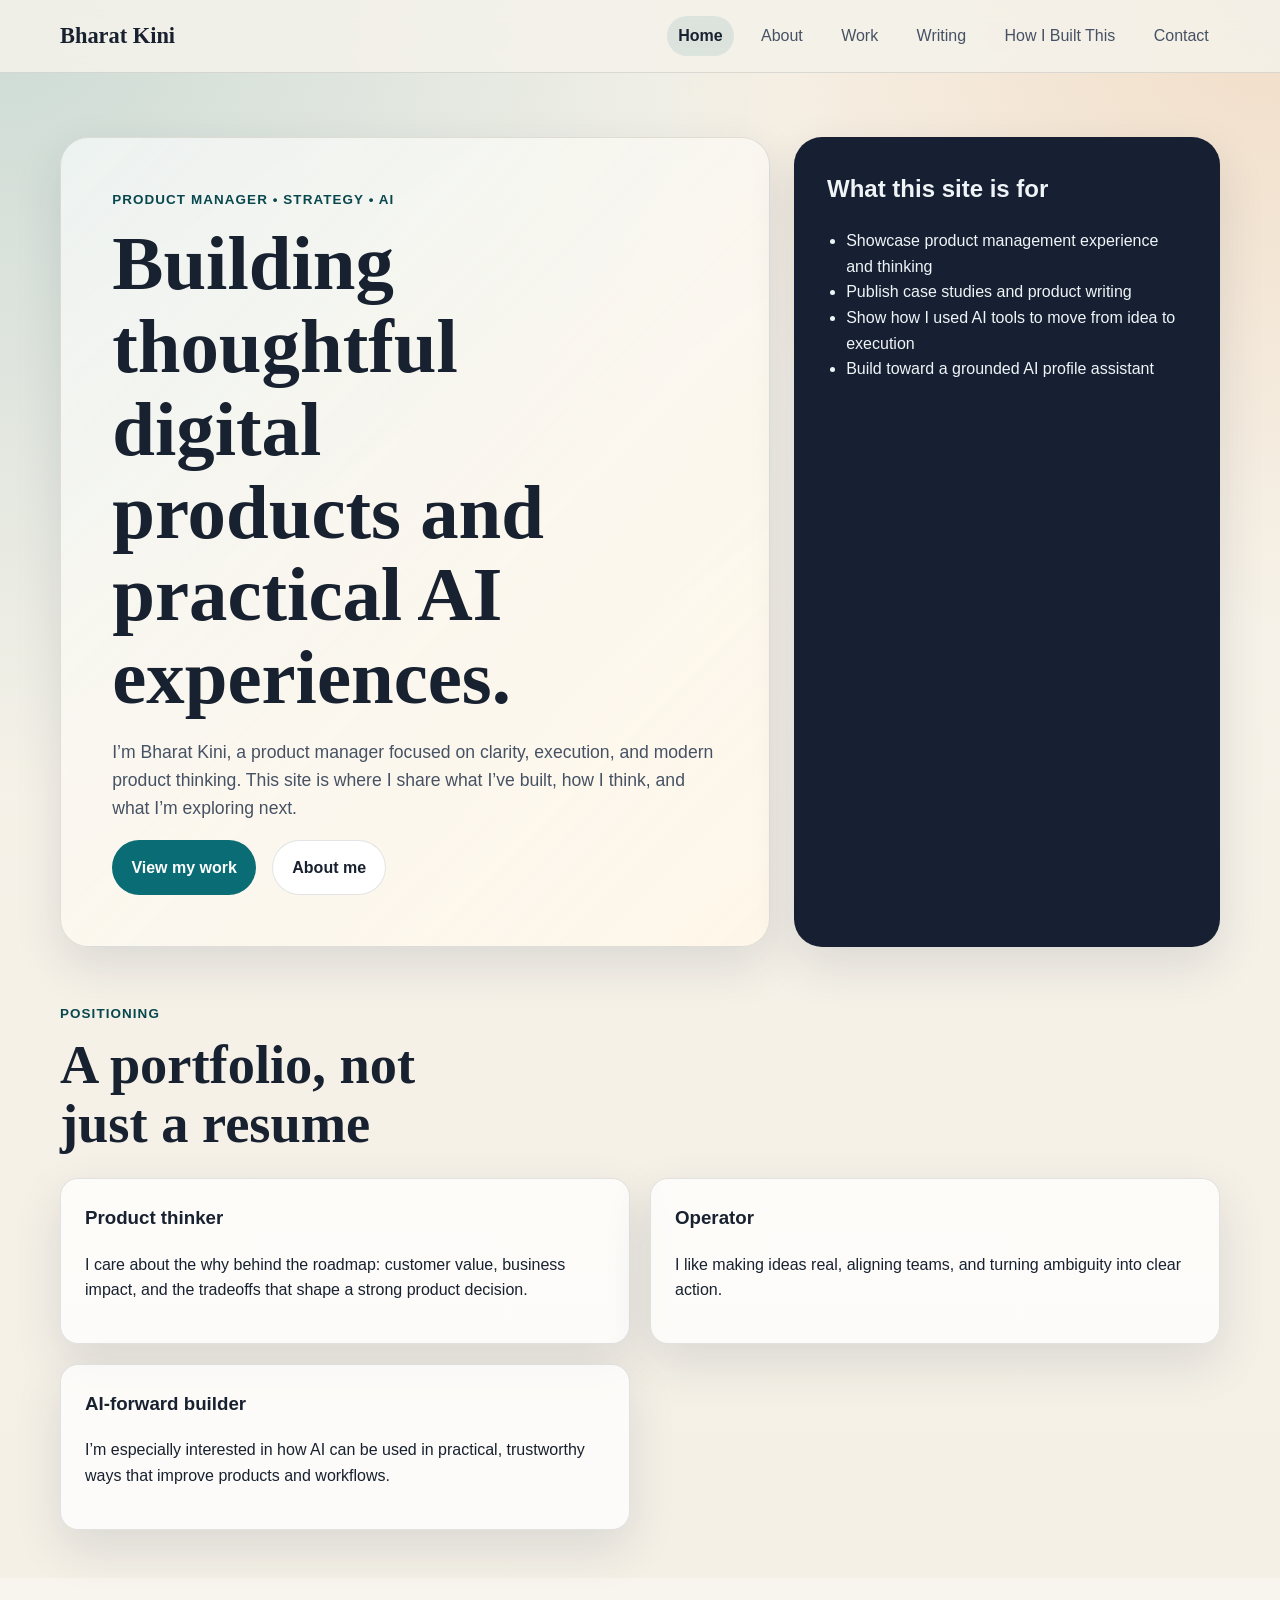
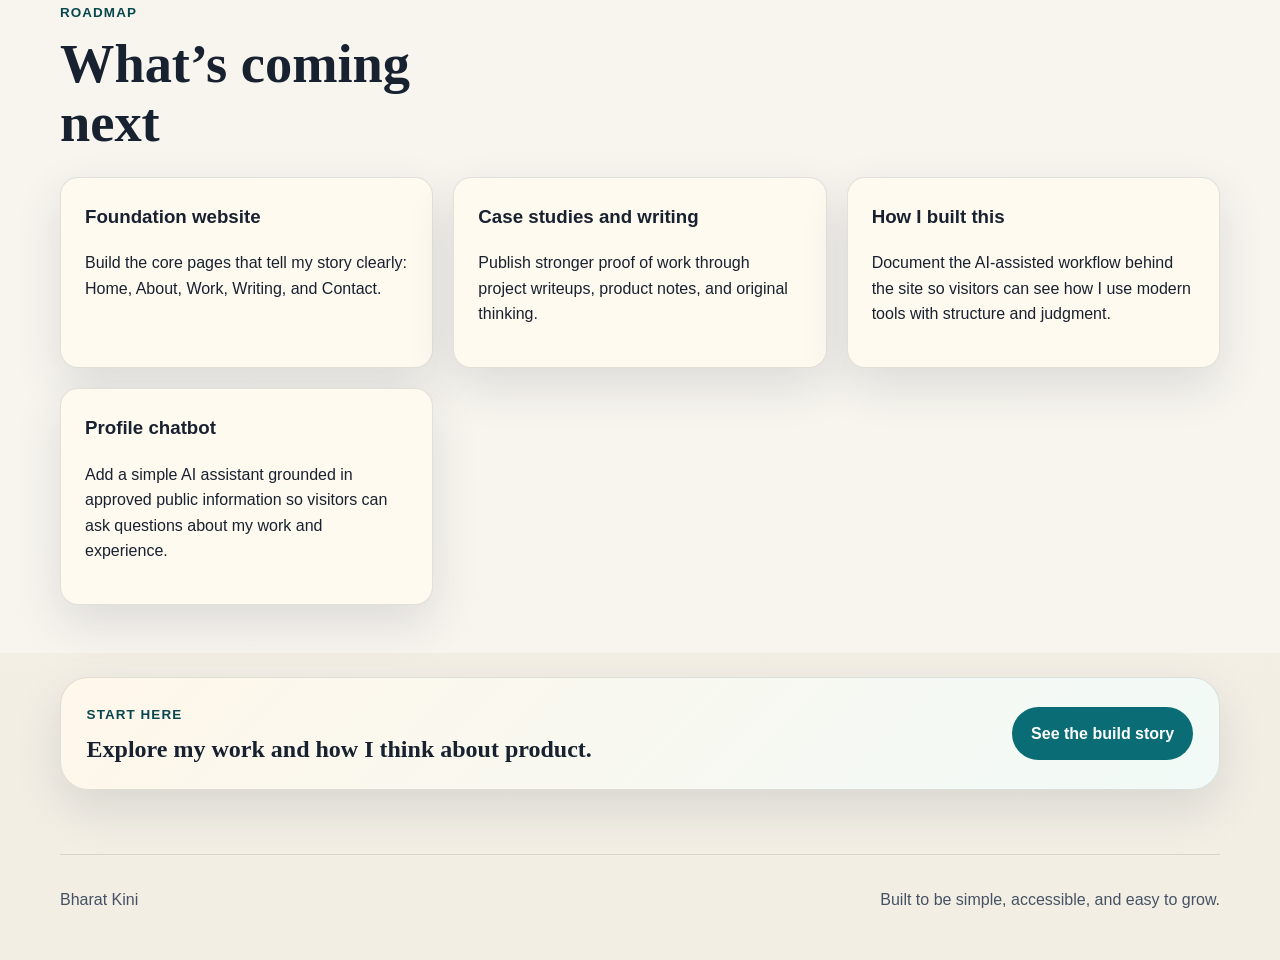
==== index.html @ 71a3554e "feat: add initial BharatKini.com deploy site" ====
<!DOCTYPE html>
<html lang="en">
  <head>
    <meta charset="UTF-8" />
    <meta name="viewport" content="width=device-width, initial-scale=1.0" />
    <title>Bharat Kini | Product Manager, Thinker, Builder</title>
    <meta
      name="description"
      content="Bharat Kini is a product manager building thoughtful digital products and practical AI experiences."
    />
    <link rel="stylesheet" href="assets/css/styles.css" />
  </head>
  <body>
    <a class="skip-link" href="#main-content">Skip to content</a>
    <header class="site-header">
      <div class="container site-header__inner">
        <a class="wordmark" href="index.html">Bharat Kini</a>
        <button
          class="nav-toggle"
          type="button"
          aria-expanded="false"
          aria-controls="site-nav"
          aria-label="Open navigation"
        >
          Menu
        </button>
        <nav id="site-nav" class="site-nav" aria-label="Primary">
          <a aria-current="page" href="index.html">Home</a>
          <a href="pages/about.html">About</a>
          <a href="pages/work.html">Work</a>
          <a href="pages/writing.html">Writing</a>
          <a href="pages/how-i-built-this.html">How I Built This</a>
          <a href="pages/contact.html">Contact</a>
        </nav>
      </div>
    </header>

    <main id="main-content">
      <section class="hero">
        <div class="container hero__grid">
          <div class="hero__content">
            <p class="eyebrow">Product Manager • Strategy • AI</p>
            <h1>Building thoughtful digital products and practical AI experiences.</h1>
            <p class="hero__lede">
              I’m Bharat Kini, a product manager focused on clarity, execution, and
              modern product thinking. This site is where I share what I’ve built,
              how I think, and what I’m exploring next.
            </p>
            <div class="hero__actions">
              <a class="button button--primary" href="pages/work.html">View my work</a>
              <a class="button button--secondary" href="pages/about.html">About me</a>
            </div>
          </div>
          <aside class="hero__panel" aria-label="Profile summary">
            <h2>What this site is for</h2>
            <ul class="summary-list">
              <li>Showcase product management experience and thinking</li>
              <li>Publish case studies and product writing</li>
              <li>Show how I used AI tools to move from idea to execution</li>
              <li>Build toward a grounded AI profile assistant</li>
            </ul>
          </aside>
        </div>
      </section>

      <section class="section">
        <div class="container">
          <div class="section-heading">
            <p class="eyebrow">Positioning</p>
            <h2>A portfolio, not just a resume</h2>
          </div>
          <div class="card-grid">
            <article class="card">
              <h3>Product thinker</h3>
              <p>
                I care about the why behind the roadmap: customer value, business
                impact, and the tradeoffs that shape a strong product decision.
              </p>
            </article>
            <article class="card">
              <h3>Operator</h3>
              <p>
                I like making ideas real, aligning teams, and turning ambiguity into
                clear action.
              </p>
            </article>
            <article class="card">
              <h3>AI-forward builder</h3>
              <p>
                I’m especially interested in how AI can be used in practical,
                trustworthy ways that improve products and workflows.
              </p>
            </article>
          </div>
        </div>
      </section>

      <section class="section section--alt">
        <div class="container">
          <div class="section-heading">
            <p class="eyebrow">Roadmap</p>
            <h2>What’s coming next</h2>
          </div>
          <div class="timeline">
            <article class="timeline__item">
              <h3>Foundation website</h3>
              <p>
                Build the core pages that tell my story clearly: Home, About, Work,
                Writing, and Contact.
              </p>
            </article>
            <article class="timeline__item">
              <h3>Case studies and writing</h3>
              <p>
                Publish stronger proof of work through project writeups, product
                notes, and original thinking.
              </p>
            </article>
            <article class="timeline__item">
              <h3>How I built this</h3>
              <p>
                Document the AI-assisted workflow behind the site so visitors can see
                how I use modern tools with structure and judgment.
              </p>
            </article>
            <article class="timeline__item">
              <h3>Profile chatbot</h3>
              <p>
                Add a simple AI assistant grounded in approved public information so
                visitors can ask questions about my work and experience.
              </p>
            </article>
          </div>
        </div>
      </section>

      <section class="section">
        <div class="container cta">
          <div>
            <p class="eyebrow">Start here</p>
            <h2>Explore my work and how I think about product.</h2>
          </div>
          <a class="button button--primary" href="pages/how-i-built-this.html">See the build story</a>
        </div>
      </section>
    </main>

    <footer class="site-footer">
      <div class="container site-footer__inner">
        <p>Bharat Kini</p>
        <p>Built to be simple, accessible, and easy to grow.</p>
      </div>
    </footer>

    <script src="assets/js/script.js"></script>
  </body>
</html>
---- assets/css/styles.css ----
:root {
  --bg: #f4f2ea;
  --surface: rgba(255, 255, 255, 0.74);
  --surface-strong: #fffaf0;
  --surface-dark: #172033;
  --text: #18212f;
  --muted: #465264;
  --line: rgba(24, 33, 47, 0.12);
  --accent: #0a6c74;
  --accent-strong: #08474d;
  --accent-soft: #ddf3ef;
  --warm: #d87b2d;
  --focus: #111111;
  --shadow: 0 18px 48px rgba(30, 43, 64, 0.12);
  --radius-lg: 28px;
  --radius-md: 18px;
  --radius-sm: 12px;
  --max-width: 1160px;
  --font-body: "Avenir Next", "Segoe UI", sans-serif;
  --font-heading: Georgia, "Times New Roman", serif;
}

*,
*::before,
*::after {
  box-sizing: border-box;
}

html {
  scroll-behavior: smooth;
}

body {
  margin: 0;
  min-height: 100vh;
  font-family: var(--font-body);
  color: var(--text);
  background:
    radial-gradient(circle at top left, rgba(10, 108, 116, 0.18), transparent 28%),
    radial-gradient(circle at top right, rgba(216, 123, 45, 0.18), transparent 22%),
    linear-gradient(180deg, #f7f3ea 0%, #f2eee4 100%);
  line-height: 1.6;
}

a {
  color: inherit;
}

a:hover {
  text-decoration-thickness: 2px;
}

a:focus-visible,
button:focus-visible {
  outline: 3px solid var(--focus);
  outline-offset: 3px;
}

img {
  max-width: 100%;
}

.skip-link {
  position: absolute;
  left: 1rem;
  top: 1rem;
  transform: translateY(-200%);
  background: #ffffff;
  color: #000000;
  padding: 0.8rem 1rem;
  border-radius: 0.5rem;
  z-index: 100;
}

.skip-link:focus {
  transform: translateY(0);
}

.container {
  width: min(calc(100% - 2rem), var(--max-width));
  margin: 0 auto;
}

.site-header {
  position: sticky;
  top: 0;
  z-index: 20;
  backdrop-filter: blur(14px);
  background: rgba(244, 242, 234, 0.88);
  border-bottom: 1px solid var(--line);
}

.site-header__inner {
  display: flex;
  align-items: center;
  justify-content: space-between;
  gap: 1rem;
  min-height: 4.5rem;
}

.wordmark {
  font-family: var(--font-heading);
  font-size: 1.4rem;
  font-weight: 700;
  text-decoration: none;
}

.site-nav {
  display: flex;
  align-items: center;
  gap: 1rem;
}

.site-nav a {
  text-decoration: none;
  color: var(--muted);
  padding: 0.45rem 0.7rem;
  border-radius: 999px;
}

.site-nav a[aria-current="page"] {
  color: var(--text);
  background: rgba(10, 108, 116, 0.1);
  font-weight: 700;
}

.nav-toggle {
  display: none;
  appearance: none;
  border: 1px solid var(--line);
  background: #ffffff;
  border-radius: 999px;
  padding: 0.7rem 1rem;
  font: inherit;
  color: var(--text);
}

.hero {
  padding: 4rem 0 2rem;
}

.hero__grid {
  display: grid;
  grid-template-columns: minmax(0, 1.5fr) minmax(280px, 0.9fr);
  gap: 1.5rem;
  align-items: stretch;
}

.hero__content,
.hero__panel,
.content-card,
.card,
.timeline__item,
.cta {
  border: 1px solid var(--line);
  box-shadow: var(--shadow);
}

.hero__content {
  padding: clamp(2rem, 4vw, 4rem);
  background:
    linear-gradient(135deg, rgba(255, 255, 255, 0.72), rgba(255, 248, 235, 0.9)),
    linear-gradient(145deg, rgba(10, 108, 116, 0.12), rgba(216, 123, 45, 0.08));
  border-radius: var(--radius-lg);
}

.hero__panel {
  padding: 2rem;
  background: var(--surface-dark);
  color: #eff4f7;
  border-radius: var(--radius-lg);
}

.hero__lede,
.page-intro {
  font-size: 1.1rem;
  color: var(--muted);
  max-width: 44rem;
}

.hero__panel h2,
.card h3,
.content-card h2,
.timeline__item h3 {
  margin-top: 0;
}

.hero h1,
.page-header h1,
.section-heading h2,
.cta h2 {
  margin: 0;
  line-height: 1.08;
  font-family: var(--font-heading);
}

.hero h1 {
  font-size: clamp(2.7rem, 6vw, 5.4rem);
  max-width: 12ch;
}

.eyebrow {
  margin: 0 0 0.75rem;
  color: var(--accent-strong);
  font-weight: 700;
  letter-spacing: 0.08em;
  text-transform: uppercase;
  font-size: 0.84rem;
}

.hero__actions,
.cta {
  display: flex;
  gap: 1rem;
  flex-wrap: wrap;
}

.button {
  display: inline-flex;
  align-items: center;
  justify-content: center;
  min-height: 3rem;
  padding: 0.85rem 1.2rem;
  border-radius: 999px;
  text-decoration: none;
  font-weight: 700;
}

.button--primary {
  background: var(--accent);
  color: #ffffff;
}

.button--primary:hover {
  background: var(--accent-strong);
}

.button--secondary {
  background: #ffffff;
  color: var(--text);
  border: 1px solid var(--line);
}

.section,
.page-shell {
  padding: 1.5rem 0 3rem;
}

.section--alt {
  background: rgba(255, 255, 255, 0.34);
}

.section-heading,
.page-header {
  margin-bottom: 1.5rem;
}

.section-heading h2,
.page-header h1 {
  font-size: clamp(2rem, 4.5vw, 3.4rem);
  max-width: 14ch;
}

.card-grid,
.content-grid {
  display: grid;
  grid-template-columns: repeat(2, minmax(0, 1fr));
  gap: 1.25rem;
}

.card,
.content-card {
  padding: 1.5rem;
  border-radius: var(--radius-md);
  background: var(--surface);
}

.content-card--highlight {
  background: linear-gradient(180deg, var(--accent-soft), #f7fbfa);
}

.summary-list,
.stack-list,
.number-list {
  margin: 1rem 0 0;
  padding-left: 1.2rem;
}

.contact-list__item {
  display: flex;
  align-items: center;
  gap: 0.55rem;
  flex-wrap: wrap;
}

.contact-list__item + .contact-list__item {
  margin-top: 0.2rem;
}

.contact-list__label {
  font-weight: 600;
}

.contact-list__value {
  overflow-wrap: anywhere;
}

.copy-row {
  display: inline-flex;
  align-items: center;
  gap: 0.55rem;
  flex-wrap: wrap;
}

.icon-action-button,
.copy-button {
  appearance: none;
  border: 1px solid var(--line);
  background: rgba(255, 255, 255, 0.92);
  color: var(--text);
  border-radius: 999px;
  width: 2.5rem;
  height: 2.5rem;
  padding: 0;
  font: inherit;
  cursor: pointer;
  display: inline-flex;
  align-items: center;
  justify-content: center;
  transition:
    background-color 160ms ease,
    border-color 160ms ease,
    color 160ms ease,
    transform 160ms ease;
}

.icon-action-button:hover,
.copy-button:hover {
  background: var(--accent-soft);
}

.icon-action-button:active,
.copy-button:active {
  transform: scale(0.96);
}

.icon-action-button.is-feedback-active,
.copy-button.is-copied {
  background: var(--accent);
  color: #ffffff;
  border-color: var(--accent);
}

.copy-button__icon {
  position: relative;
  width: 1.3rem;
  height: 1.3rem;
  display: inline-block;
}

.copy-icon {
  position: absolute;
  border-radius: 0.26rem;
  transition:
    border-color 160ms ease,
    background-color 160ms ease,
    box-shadow 160ms ease,
    transform 160ms ease;
}

.copy-icon--back {
  width: 0.78rem;
  height: 0.78rem;
  right: 0.08rem;
  bottom: 0.08rem;
  border: 0.14rem solid rgba(10, 108, 116, 0.52);
}

.copy-icon--front {
  width: 0.8rem;
  height: 0.8rem;
  left: 0.08rem;
  top: 0.08rem;
  background: rgba(255, 255, 255, 0.96);
  border: 0.14rem solid #1f2330;
  box-shadow: 0 0 0 0.04rem rgba(255, 255, 255, 0.58);
}

.icon-action-button.is-feedback-active .copy-icon--back,
.copy-button.is-copied .copy-icon--back {
  border-color: rgba(255, 255, 255, 0.85);
  transform: translate(0.03rem, 0.03rem);
}

.icon-action-button.is-feedback-active .copy-icon--front,
.copy-button.is-copied .copy-icon--front {
  background: transparent;
  border-color: #ffffff;
  box-shadow: none;
  transform: translate(-0.03rem, -0.03rem);
}

.feedback-toast {
  position: fixed;
  left: 1rem;
  bottom: 1rem;
  z-index: 40;
  max-width: min(22rem, calc(100vw - 2rem));
  padding: 0.9rem 1rem;
  border-radius: var(--radius-sm);
  background: rgba(23, 32, 51, 0.96);
  color: #f5f7fb;
  border: 1px solid rgba(255, 255, 255, 0.12);
  box-shadow: var(--shadow);
  opacity: 0;
  transform: translateY(1rem);
  pointer-events: none;
  transition:
    opacity 180ms ease,
    transform 180ms ease;
}

.feedback-toast.is-visible {
  opacity: 1;
  transform: translateY(0);
}

.timeline {
  display: grid;
  grid-template-columns: repeat(3, minmax(0, 1fr));
  gap: 1.25rem;
}

.timeline__item {
  padding: 1.5rem;
  border-radius: var(--radius-md);
  background: var(--surface-strong);
}

.cta {
  justify-content: space-between;
  align-items: center;
  padding: 1.6rem;
  border-radius: var(--radius-lg);
  background: linear-gradient(135deg, #fff7ea, #f1faf7);
}

.site-footer {
  padding: 1rem 0 2rem;
}

.site-footer__inner {
  display: flex;
  justify-content: space-between;
  gap: 1rem;
  border-top: 1px solid var(--line);
  padding-top: 1rem;
  color: var(--muted);
}

@media (max-width: 900px) {
  .hero__grid,
  .card-grid,
  .content-grid,
  .timeline {
    grid-template-columns: 1fr;
  }

  .nav-toggle {
    display: inline-flex;
  }

  .site-nav {
    position: absolute;
    top: 100%;
    right: 1rem;
    left: 1rem;
    display: none;
    flex-direction: column;
    align-items: stretch;
    padding: 0.75rem;
    background: rgba(255, 255, 255, 0.98);
    border: 1px solid var(--line);
    border-radius: var(--radius-md);
    box-shadow: var(--shadow);
  }

  .site-nav.is-open {
    display: flex;
  }

  .site-nav a {
    padding: 0.8rem 1rem;
  }

  .site-footer__inner,
  .cta {
    flex-direction: column;
    align-items: flex-start;
  }
}

@media (prefers-reduced-motion: reduce) {
  html {
    scroll-behavior: auto;
  }

  *,
  *::before,
  *::after {
    animation: none !important;
    transition: none !important;
  }
}
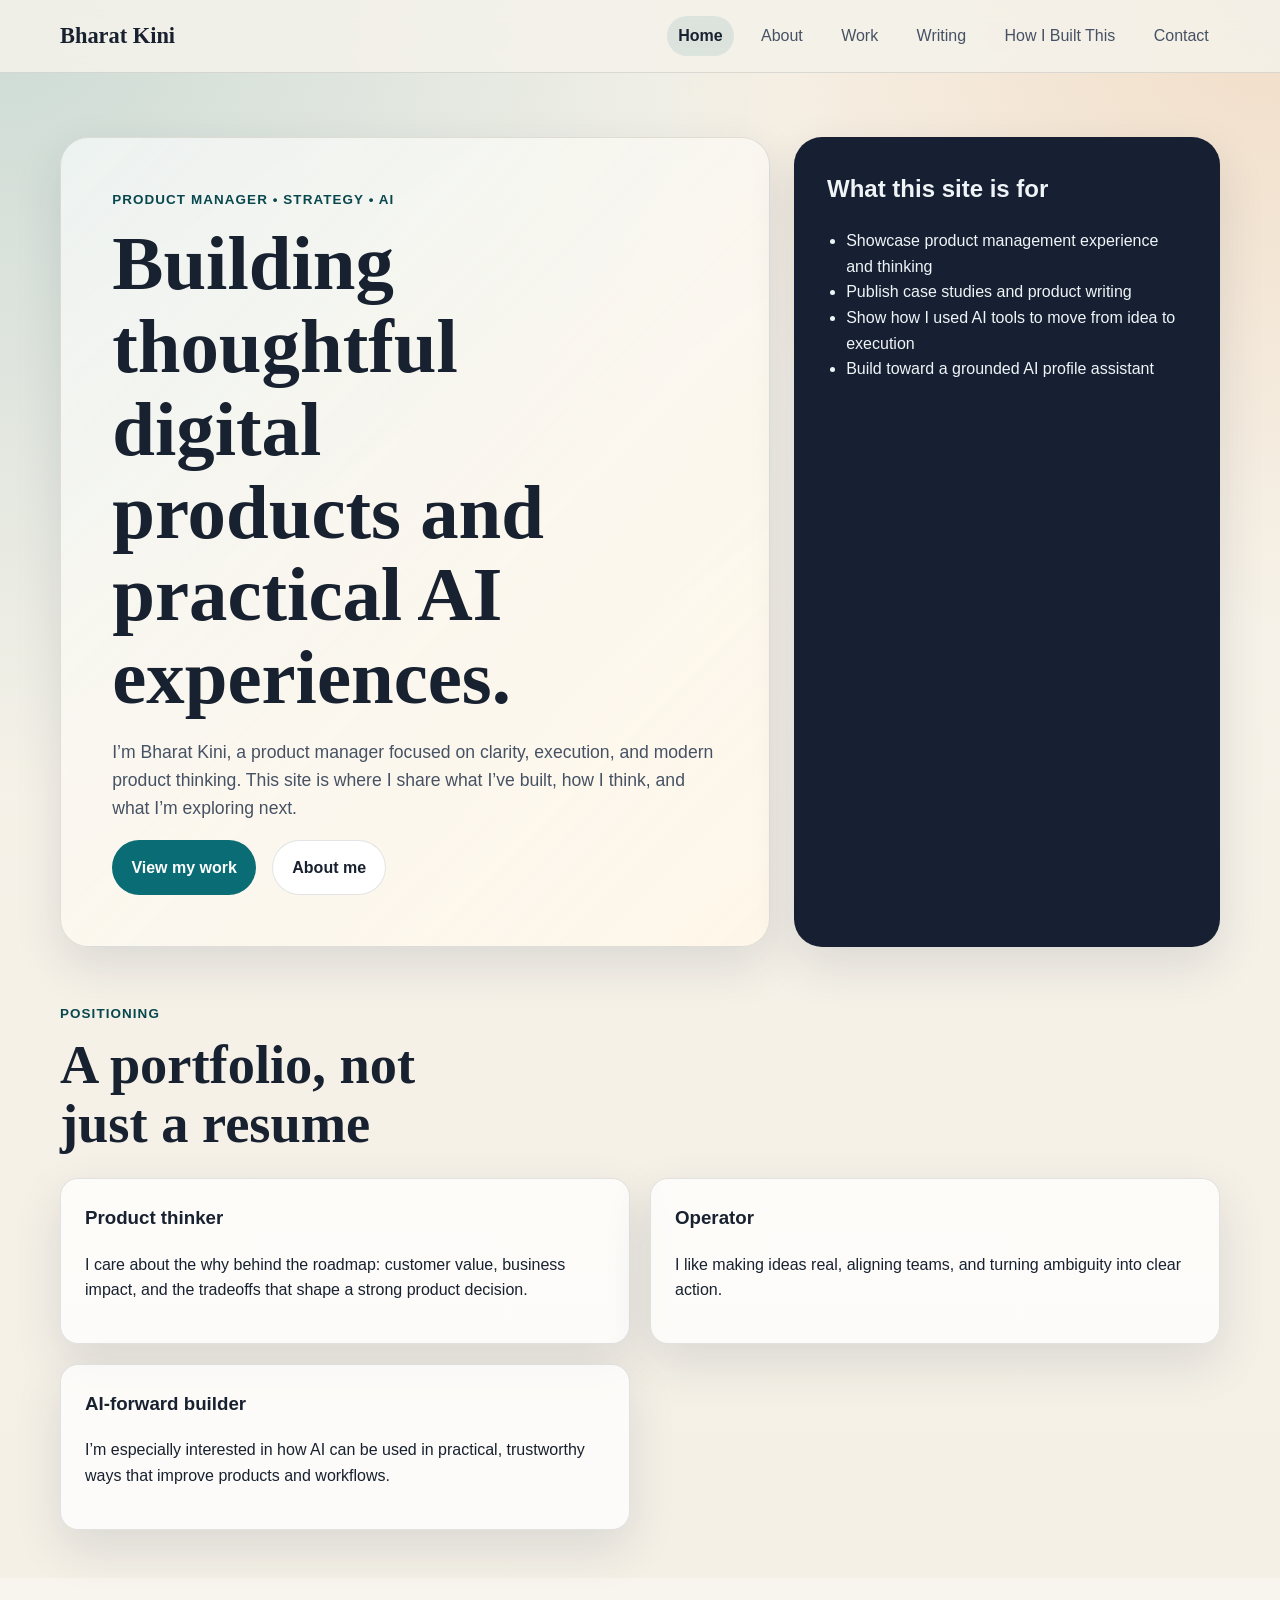
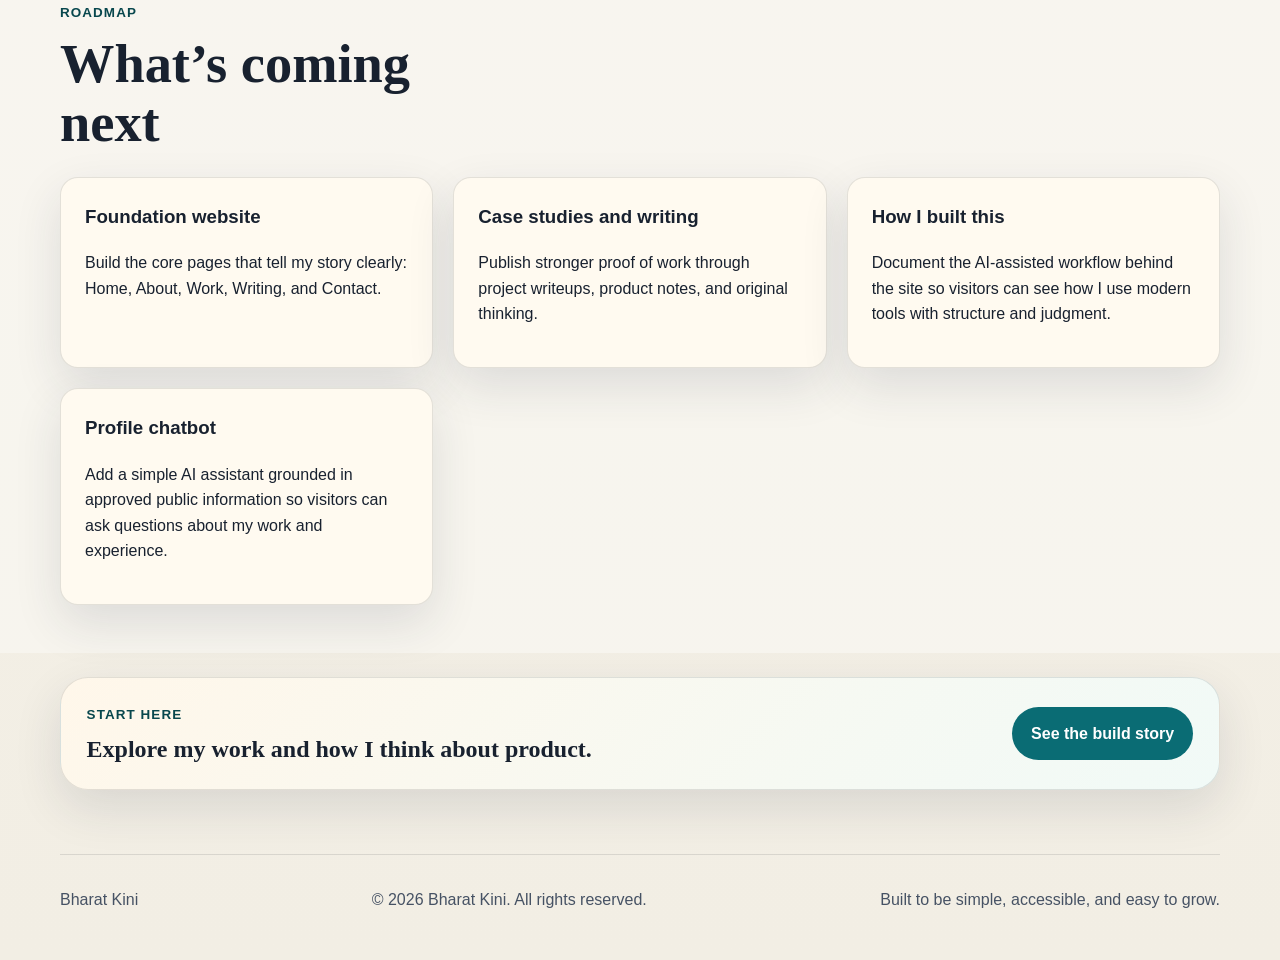
==== commit 668cf5bb: "feat: add copyright notice across site footer" ====
--- a/index.html
+++ b/index.html
@@ -148,6 +148,7 @@
     <footer class="site-footer">
       <div class="container site-footer__inner">
         <p>Bharat Kini</p>
+        <p>&copy; 2026 Bharat Kini. All rights reserved.</p>
         <p>Built to be simple, accessible, and easy to grow.</p>
       </div>
     </footer>
--- a/assets/css/styles.css
+++ b/assets/css/styles.css
@@ -286,43 +286,24 @@
   padding-left: 1.2rem;
 }
 
-.contact-list__item {
-  display: flex;
+.copy-row {
+  display: inline-flex;
   align-items: center;
   gap: 0.55rem;
   flex-wrap: wrap;
 }
 
-.contact-list__item + .contact-list__item {
-  margin-top: 0.2rem;
-}
-
-.contact-list__label {
-  font-weight: 600;
-}
-
-.contact-list__value {
-  overflow-wrap: anywhere;
-}
-
-.copy-row {
-  display: inline-flex;
-  align-items: center;
-  gap: 0.55rem;
-  flex-wrap: wrap;
-}
-
-.icon-action-button,
 .copy-button {
   appearance: none;
   border: 1px solid var(--line);
   background: rgba(255, 255, 255, 0.92);
   color: var(--text);
-  border-radius: 999px;
-  width: 2.5rem;
-  height: 2.5rem;
-  padding: 0;
+  border-radius: 0.6rem;
+  min-height: 1.9rem;
+  padding: 0.18rem 0.62rem;
   font: inherit;
+  font-size: 0.88rem;
+  line-height: 1.1;
   cursor: pointer;
   display: inline-flex;
   align-items: center;
@@ -334,70 +315,18 @@
     transform 160ms ease;
 }
 
-.icon-action-button:hover,
 .copy-button:hover {
   background: var(--accent-soft);
 }
 
-.icon-action-button:active,
 .copy-button:active {
   transform: scale(0.96);
 }
 
-.icon-action-button.is-feedback-active,
 .copy-button.is-copied {
   background: var(--accent);
   color: #ffffff;
   border-color: var(--accent);
-}
-
-.copy-button__icon {
-  position: relative;
-  width: 1.3rem;
-  height: 1.3rem;
-  display: inline-block;
-}
-
-.copy-icon {
-  position: absolute;
-  border-radius: 0.26rem;
-  transition:
-    border-color 160ms ease,
-    background-color 160ms ease,
-    box-shadow 160ms ease,
-    transform 160ms ease;
-}
-
-.copy-icon--back {
-  width: 0.78rem;
-  height: 0.78rem;
-  right: 0.08rem;
-  bottom: 0.08rem;
-  border: 0.14rem solid rgba(10, 108, 116, 0.52);
-}
-
-.copy-icon--front {
-  width: 0.8rem;
-  height: 0.8rem;
-  left: 0.08rem;
-  top: 0.08rem;
-  background: rgba(255, 255, 255, 0.96);
-  border: 0.14rem solid #1f2330;
-  box-shadow: 0 0 0 0.04rem rgba(255, 255, 255, 0.58);
-}
-
-.icon-action-button.is-feedback-active .copy-icon--back,
-.copy-button.is-copied .copy-icon--back {
-  border-color: rgba(255, 255, 255, 0.85);
-  transform: translate(0.03rem, 0.03rem);
-}
-
-.icon-action-button.is-feedback-active .copy-icon--front,
-.copy-button.is-copied .copy-icon--front {
-  background: transparent;
-  border-color: #ffffff;
-  box-shadow: none;
-  transform: translate(-0.03rem, -0.03rem);
 }
 
 .feedback-toast {
@@ -453,6 +382,7 @@
   display: flex;
   justify-content: space-between;
   gap: 1rem;
+  flex-wrap: wrap;
   border-top: 1px solid var(--line);
   padding-top: 1rem;
   color: var(--muted);
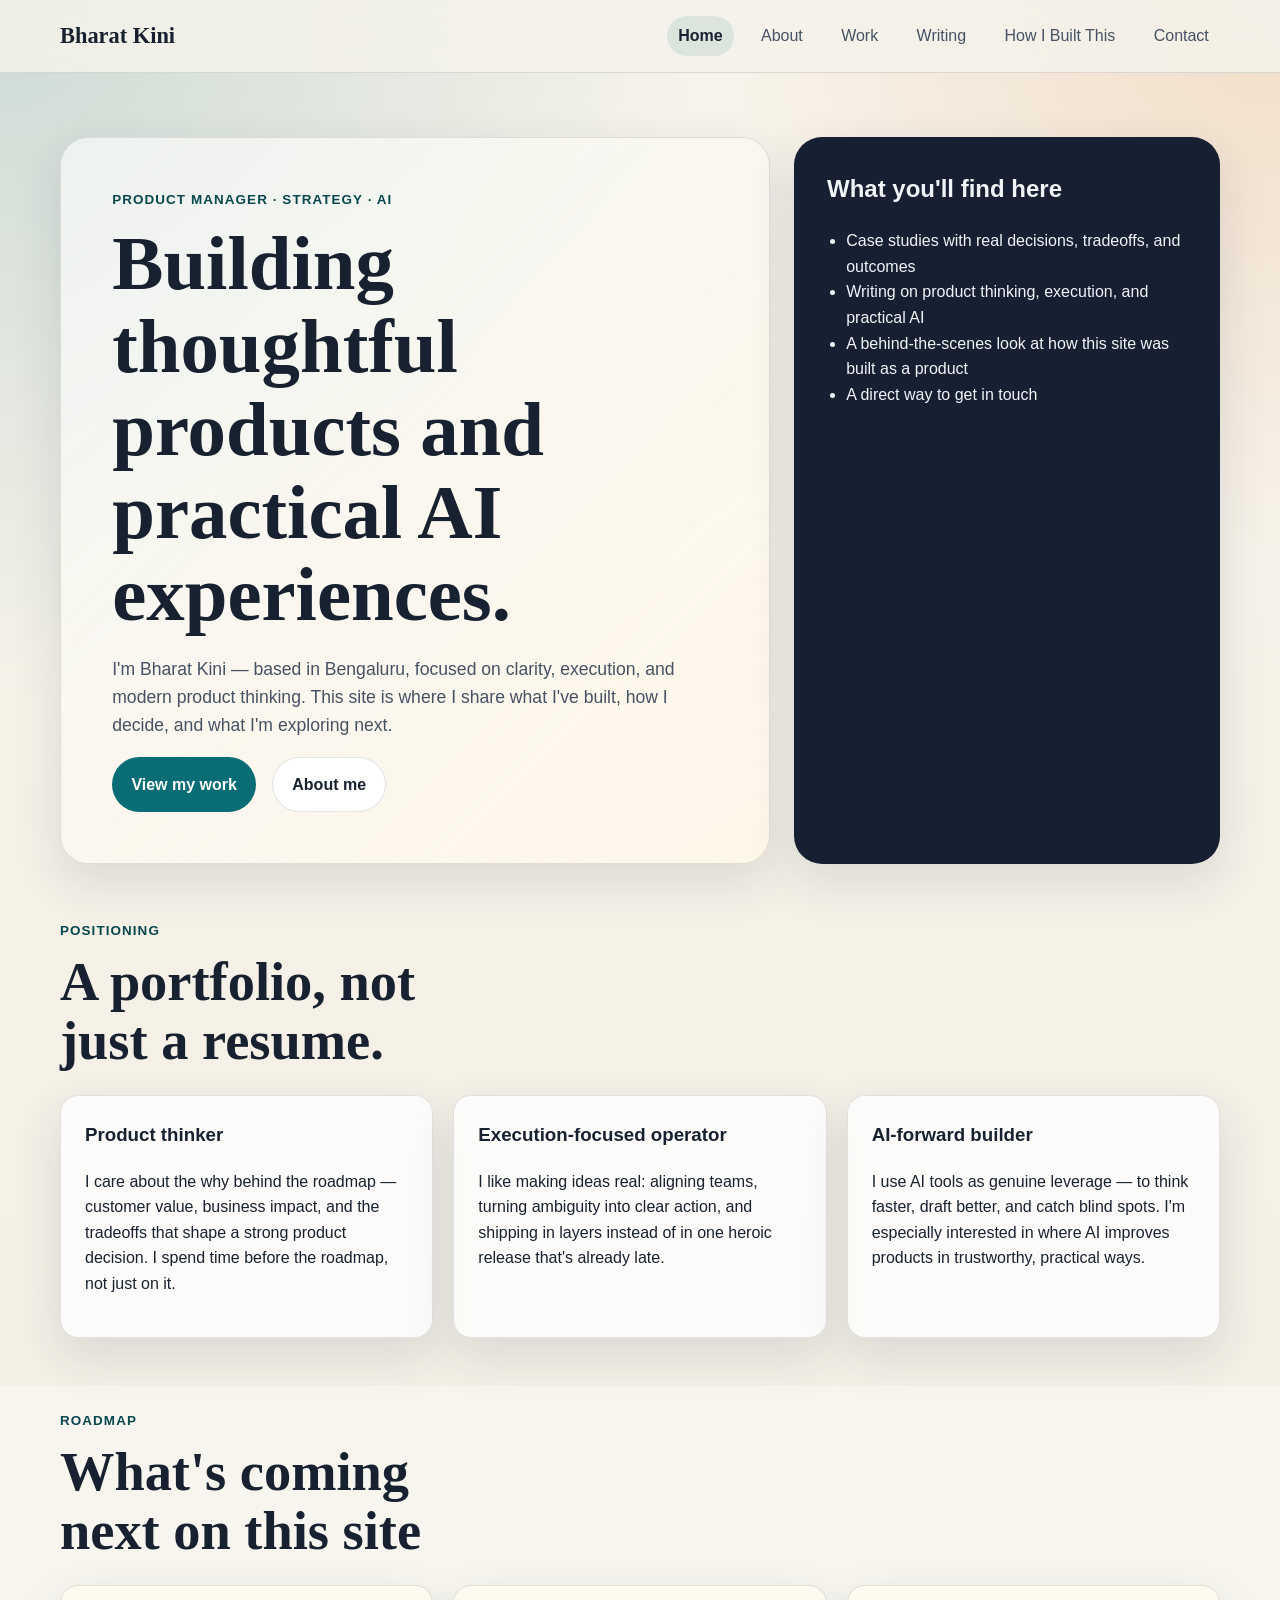
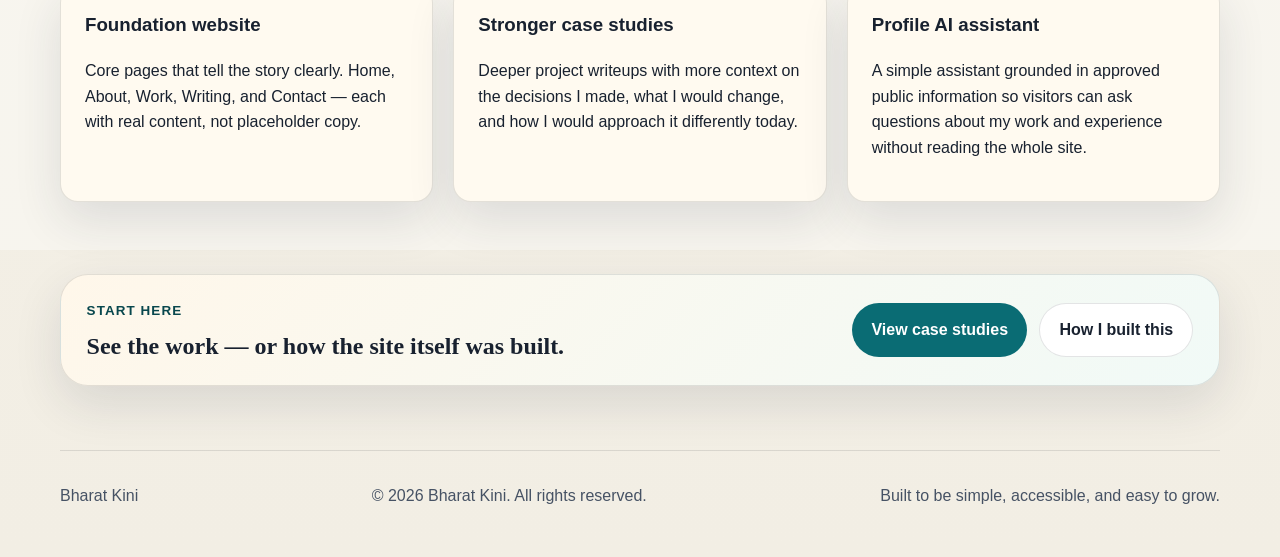
==== commit baed9fca: "Deploy all pages: sync latest source including contact placeholder redaction Co-Authored-By: Claude " ====
--- a/index.html
+++ b/index.html
@@ -3,10 +3,10 @@
   <head>
     <meta charset="UTF-8" />
     <meta name="viewport" content="width=device-width, initial-scale=1.0" />
-    <title>Bharat Kini | Product Manager, Thinker, Builder</title>
+    <title>Bharat Kini | Product Manager</title>
     <meta
       name="description"
-      content="Bharat Kini is a product manager building thoughtful digital products and practical AI experiences."
+      content="Bharat Kini is a product manager based in Bengaluru — focused on clarity, execution, and practical AI. This site is where I share what I've built and how I think."
     />
     <link rel="stylesheet" href="assets/css/styles.css" />
   </head>
@@ -39,25 +39,25 @@
       <section class="hero">
         <div class="container hero__grid">
           <div class="hero__content">
-            <p class="eyebrow">Product Manager • Strategy • AI</p>
-            <h1>Building thoughtful digital products and practical AI experiences.</h1>
+            <p class="eyebrow">Product Manager · Strategy · AI</p>
+            <h1>Building thoughtful products and practical AI experiences.</h1>
             <p class="hero__lede">
-              I’m Bharat Kini, a product manager focused on clarity, execution, and
-              modern product thinking. This site is where I share what I’ve built,
-              how I think, and what I’m exploring next.
+              I'm Bharat Kini — based in Bengaluru, focused on clarity, execution,
+              and modern product thinking. This site is where I share what I've built,
+              how I decide, and what I'm exploring next.
             </p>
             <div class="hero__actions">
               <a class="button button--primary" href="pages/work.html">View my work</a>
               <a class="button button--secondary" href="pages/about.html">About me</a>
             </div>
           </div>
-          <aside class="hero__panel" aria-label="Profile summary">
-            <h2>What this site is for</h2>
+          <aside class="hero__panel" aria-label="Quick profile">
+            <h2>What you'll find here</h2>
             <ul class="summary-list">
-              <li>Showcase product management experience and thinking</li>
-              <li>Publish case studies and product writing</li>
-              <li>Show how I used AI tools to move from idea to execution</li>
-              <li>Build toward a grounded AI profile assistant</li>
+              <li>Case studies with real decisions, tradeoffs, and outcomes</li>
+              <li>Writing on product thinking, execution, and practical AI</li>
+              <li>A behind-the-scenes look at how this site was built as a product</li>
+              <li>A direct way to get in touch</li>
             </ul>
           </aside>
         </div>
@@ -67,28 +67,31 @@
         <div class="container">
           <div class="section-heading">
             <p class="eyebrow">Positioning</p>
-            <h2>A portfolio, not just a resume</h2>
+            <h2>A portfolio, not just a resume.</h2>
           </div>
           <div class="card-grid">
             <article class="card">
               <h3>Product thinker</h3>
               <p>
-                I care about the why behind the roadmap: customer value, business
+                I care about the why behind the roadmap — customer value, business
                 impact, and the tradeoffs that shape a strong product decision.
+                I spend time before the roadmap, not just on it.
               </p>
             </article>
             <article class="card">
-              <h3>Operator</h3>
+              <h3>Execution-focused operator</h3>
               <p>
-                I like making ideas real, aligning teams, and turning ambiguity into
-                clear action.
+                I like making ideas real: aligning teams, turning ambiguity into
+                clear action, and shipping in layers instead of in one heroic
+                release that's already late.
               </p>
             </article>
             <article class="card">
               <h3>AI-forward builder</h3>
               <p>
-                I’m especially interested in how AI can be used in practical,
-                trustworthy ways that improve products and workflows.
+                I use AI tools as genuine leverage — to think faster, draft better,
+                and catch blind spots. I'm especially interested in where AI improves
+                products in trustworthy, practical ways.
               </p>
             </article>
           </div>
@@ -99,35 +102,29 @@
         <div class="container">
           <div class="section-heading">
             <p class="eyebrow">Roadmap</p>
-            <h2>What’s coming next</h2>
+            <h2>What's coming next on this site</h2>
           </div>
           <div class="timeline">
             <article class="timeline__item">
               <h3>Foundation website</h3>
               <p>
-                Build the core pages that tell my story clearly: Home, About, Work,
-                Writing, and Contact.
+                Core pages that tell the story clearly. Home, About, Work, Writing,
+                and Contact — each with real content, not placeholder copy.
               </p>
             </article>
             <article class="timeline__item">
-              <h3>Case studies and writing</h3>
+              <h3>Stronger case studies</h3>
               <p>
-                Publish stronger proof of work through project writeups, product
-                notes, and original thinking.
+                Deeper project writeups with more context on the decisions I made,
+                what I would change, and how I would approach it differently today.
               </p>
             </article>
             <article class="timeline__item">
-              <h3>How I built this</h3>
+              <h3>Profile AI assistant</h3>
               <p>
-                Document the AI-assisted workflow behind the site so visitors can see
-                how I use modern tools with structure and judgment.
-              </p>
-            </article>
-            <article class="timeline__item">
-              <h3>Profile chatbot</h3>
-              <p>
-                Add a simple AI assistant grounded in approved public information so
-                visitors can ask questions about my work and experience.
+                A simple assistant grounded in approved public information so visitors
+                can ask questions about my work and experience without reading the
+                whole site.
               </p>
             </article>
           </div>
@@ -138,9 +135,12 @@
         <div class="container cta">
           <div>
             <p class="eyebrow">Start here</p>
-            <h2>Explore my work and how I think about product.</h2>
+            <h2>See the work — or how the site itself was built.</h2>
           </div>
-          <a class="button button--primary" href="pages/how-i-built-this.html">See the build story</a>
+          <div style="display: flex; gap: 0.75rem; flex-wrap: wrap;">
+            <a class="button button--primary" href="pages/work.html">View case studies</a>
+            <a class="button button--secondary" href="pages/how-i-built-this.html">How I built this</a>
+          </div>
         </div>
       </section>
     </main>
--- a/assets/css/styles.css
+++ b/assets/css/styles.css
@@ -261,7 +261,12 @@
   max-width: 14ch;
 }
 
-.card-grid,
+.card-grid {
+  display: grid;
+  grid-template-columns: repeat(3, minmax(0, 1fr));
+  gap: 1.25rem;
+}
+
 .content-grid {
   display: grid;
   grid-template-columns: repeat(2, minmax(0, 1fr));
@@ -430,6 +435,48 @@
   }
 }
 
+@media (max-width: 900px) {
+  .hero__grid,
+  .card-grid,
+  .content-grid,
+  .timeline {
+    grid-template-columns: 1fr;
+  }
+
+  .nav-toggle {
+    display: inline-flex;
+  }
+
+  .site-nav {
+    position: absolute;
+    top: 100%;
+    right: 1rem;
+    left: 1rem;
+    display: none;
+    flex-direction: column;
+    align-items: stretch;
+    padding: 0.75rem;
+    background: rgba(255, 255, 255, 0.98);
+    border: 1px solid var(--line);
+    border-radius: var(--radius-md);
+    box-shadow: var(--shadow);
+  }
+
+  .site-nav.is-open {
+    display: flex;
+  }
+
+  .site-nav a {
+    padding: 0.8rem 1rem;
+  }
+
+  .site-footer__inner,
+  .cta {
+    flex-direction: column;
+    align-items: flex-start;
+  }
+}
+
 @media (prefers-reduced-motion: reduce) {
   html {
     scroll-behavior: auto;
@@ -442,3 +489,317 @@
     transition: none !important;
   }
 }
+
+/* ── Card hover interactions ────────────────────────── */
+.card,
+.content-card,
+.writing-card,
+.case-study-card {
+  transition: transform 200ms ease, box-shadow 200ms ease;
+}
+
+.card:hover,
+.content-card:hover,
+.writing-card:hover {
+  transform: translateY(-3px);
+  box-shadow: 0 28px 60px rgba(30, 43, 64, 0.17);
+}
+
+/* ── Tags / badges ───────────────────────────────────── */
+.tag-row {
+  display: flex;
+  gap: 0.45rem;
+  flex-wrap: wrap;
+  margin-bottom: 0.9rem;
+}
+
+.tag {
+  display: inline-flex;
+  align-items: center;
+  padding: 0.18rem 0.72rem;
+  border-radius: 999px;
+  font-size: 0.78rem;
+  font-weight: 700;
+  letter-spacing: 0.03em;
+  background: var(--accent-soft);
+  color: var(--accent-strong);
+}
+
+.tag--warm {
+  background: rgba(216, 123, 45, 0.13);
+  color: #7a3e08;
+}
+
+.tag--neutral {
+  background: rgba(24, 33, 47, 0.07);
+  color: var(--muted);
+}
+
+/* ── Article / writing cards ─────────────────────────── */
+.writing-grid {
+  display: grid;
+  grid-template-columns: repeat(2, minmax(0, 1fr));
+  gap: 1.25rem;
+}
+
+.writing-card {
+  padding: 1.75rem;
+  border-radius: var(--radius-md);
+  background: var(--surface);
+  border: 1px solid var(--line);
+  box-shadow: var(--shadow);
+  display: flex;
+  flex-direction: column;
+}
+
+.writing-card h2 {
+  font-size: 1.18rem;
+  margin: 0 0 0.65rem;
+  font-family: var(--font-heading);
+  line-height: 1.25;
+}
+
+.article-meta {
+  display: flex;
+  gap: 0.75rem;
+  align-items: center;
+  font-size: 0.82rem;
+  color: var(--muted);
+  margin-bottom: 0.75rem;
+}
+
+.article-meta time {
+  font-weight: 600;
+}
+
+.writing-card p {
+  margin: 0;
+  color: var(--muted);
+  font-size: 0.95rem;
+  line-height: 1.65;
+  flex: 1;
+}
+
+.read-more {
+  margin-top: 1.1rem;
+  font-size: 0.88rem;
+  font-weight: 700;
+  color: var(--accent);
+  text-decoration: none;
+  display: inline-flex;
+  align-items: center;
+  gap: 0.3rem;
+}
+
+.read-more:hover {
+  color: var(--accent-strong);
+}
+
+/* ── Case study cards ────────────────────────────────── */
+.case-study-grid {
+  display: grid;
+  gap: 1.75rem;
+}
+
+.case-study-card {
+  padding: 2rem;
+  border-radius: var(--radius-lg);
+  background: var(--surface);
+  border: 1px solid var(--line);
+  box-shadow: var(--shadow);
+}
+
+.case-study-card h2 {
+  margin: 0.75rem 0 0.6rem;
+  font-family: var(--font-heading);
+  font-size: 1.5rem;
+}
+
+.case-study-card .summary {
+  color: var(--muted);
+  margin: 0 0 1.25rem;
+  max-width: 62ch;
+}
+
+.cs-body {
+  display: grid;
+  grid-template-columns: repeat(auto-fit, minmax(200px, 1fr));
+  gap: 1rem;
+  margin-bottom: 1.5rem;
+}
+
+.cs-block h3 {
+  margin: 0 0 0.4rem;
+  font-size: 0.8rem;
+  font-weight: 700;
+  letter-spacing: 0.08em;
+  text-transform: uppercase;
+  color: var(--accent-strong);
+}
+
+.cs-block p,
+.cs-block ul {
+  margin: 0;
+  font-size: 0.95rem;
+  color: var(--muted);
+  padding-left: 1rem;
+  line-height: 1.6;
+}
+
+.outcome-row {
+  display: flex;
+  gap: 1.5rem;
+  flex-wrap: wrap;
+  padding-top: 1.25rem;
+  border-top: 1px solid var(--line);
+}
+
+.outcome-stat__value {
+  font-family: var(--font-heading);
+  font-size: 2rem;
+  font-weight: 700;
+  color: var(--accent);
+  display: block;
+  line-height: 1;
+}
+
+.outcome-stat__label {
+  font-size: 0.8rem;
+  color: var(--muted);
+  margin-top: 0.25rem;
+  display: block;
+}
+
+/* ── About page ──────────────────────────────────────── */
+.about-grid {
+  display: grid;
+  grid-template-columns: minmax(0, 1.4fr) minmax(260px, 0.8fr);
+  gap: 1.5rem;
+  align-items: start;
+  margin-bottom: 1.5rem;
+}
+
+.philosophy-list {
+  list-style: none;
+  padding: 0;
+  margin: 0;
+  display: grid;
+  gap: 0.9rem;
+}
+
+.philosophy-list li {
+  padding: 1rem 1.1rem;
+  background: rgba(255, 255, 255, 0.6);
+  border-radius: var(--radius-sm);
+  border-left: 3px solid var(--accent);
+  font-size: 0.95rem;
+  line-height: 1.55;
+}
+
+.philosophy-list strong {
+  display: block;
+  font-size: 0.9rem;
+  font-weight: 700;
+  color: var(--text);
+  margin-bottom: 0.2rem;
+}
+
+.expertise-grid {
+  display: grid;
+  grid-template-columns: repeat(3, minmax(0, 1fr));
+  gap: 1rem;
+}
+
+.expertise-item {
+  padding: 1.1rem 1.25rem;
+  border-radius: var(--radius-sm);
+  background: var(--surface);
+  border: 1px solid var(--line);
+  font-size: 0.9rem;
+  font-weight: 600;
+  color: var(--text);
+}
+
+.expertise-item span {
+  display: block;
+  font-size: 0.8rem;
+  font-weight: 400;
+  color: var(--muted);
+  margin-top: 0.2rem;
+}
+
+/* ── How I Built This — process steps ───────────────── */
+.process-steps {
+  display: grid;
+  gap: 0.75rem;
+  counter-reset: step;
+}
+
+.process-step {
+  display: grid;
+  grid-template-columns: 2.4rem 1fr;
+  gap: 1rem;
+  align-items: start;
+  padding: 1rem 0;
+  border-bottom: 1px solid var(--line);
+}
+
+.process-step:last-child {
+  border-bottom: none;
+}
+
+.process-step__num {
+  counter-increment: step;
+  width: 2.4rem;
+  height: 2.4rem;
+  background: var(--accent-soft);
+  color: var(--accent-strong);
+  border-radius: 50%;
+  font-family: var(--font-heading);
+  font-weight: 700;
+  font-size: 1rem;
+  display: flex;
+  align-items: center;
+  justify-content: center;
+  flex-shrink: 0;
+}
+
+.process-step h3 {
+  margin: 0 0 0.3rem;
+  font-size: 0.98rem;
+}
+
+.process-step p {
+  margin: 0;
+  font-size: 0.9rem;
+  color: var(--muted);
+}
+
+/* ── Stack pills ─────────────────────────────────────── */
+.stack-pills {
+  display: flex;
+  gap: 0.5rem;
+  flex-wrap: wrap;
+  margin-top: 0.75rem;
+}
+
+.stack-pill {
+  padding: 0.25rem 0.8rem;
+  border-radius: 999px;
+  font-size: 0.82rem;
+  font-weight: 600;
+  background: var(--surface-dark);
+  color: #eff4f7;
+}
+
+@media (max-width: 900px) {
+  .writing-grid,
+  .about-grid,
+  .expertise-grid {
+    grid-template-columns: 1fr;
+  }
+
+  .expertise-grid {
+    grid-template-columns: repeat(2, minmax(0, 1fr));
+  }
+}
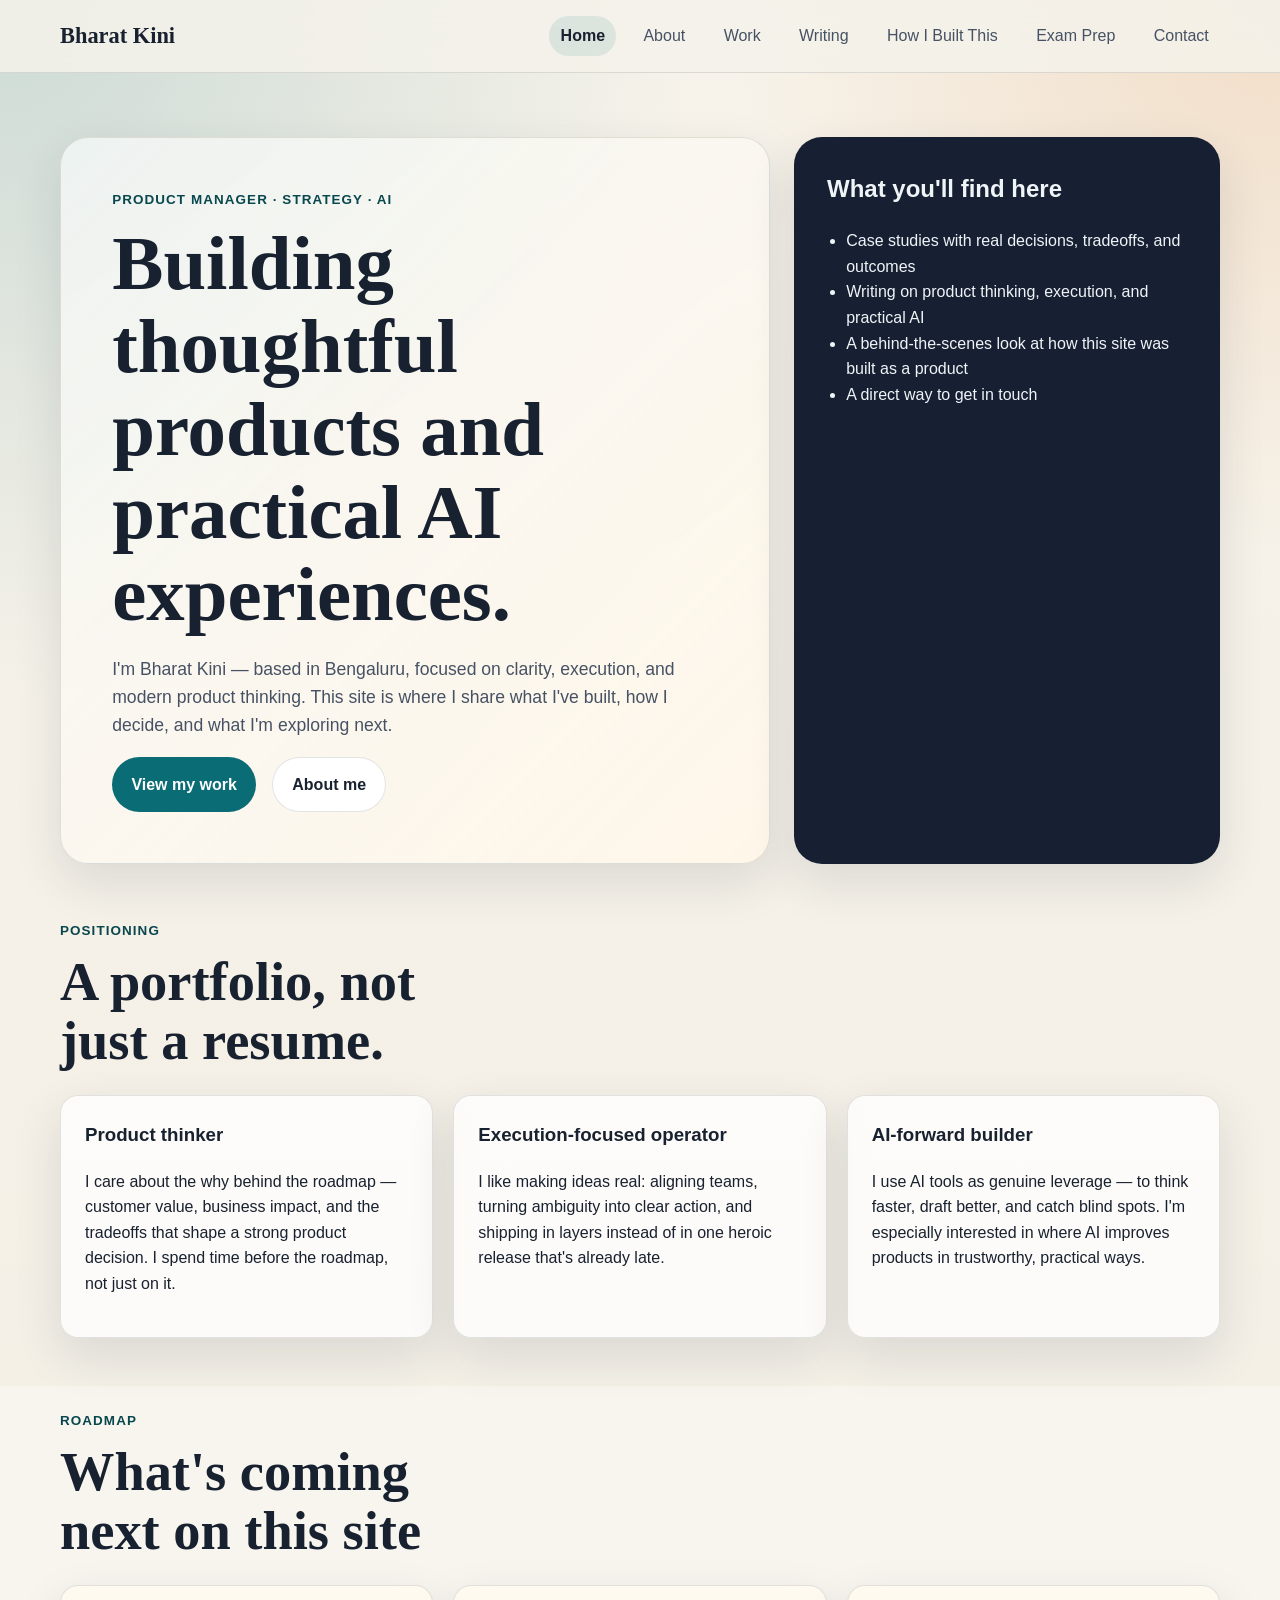
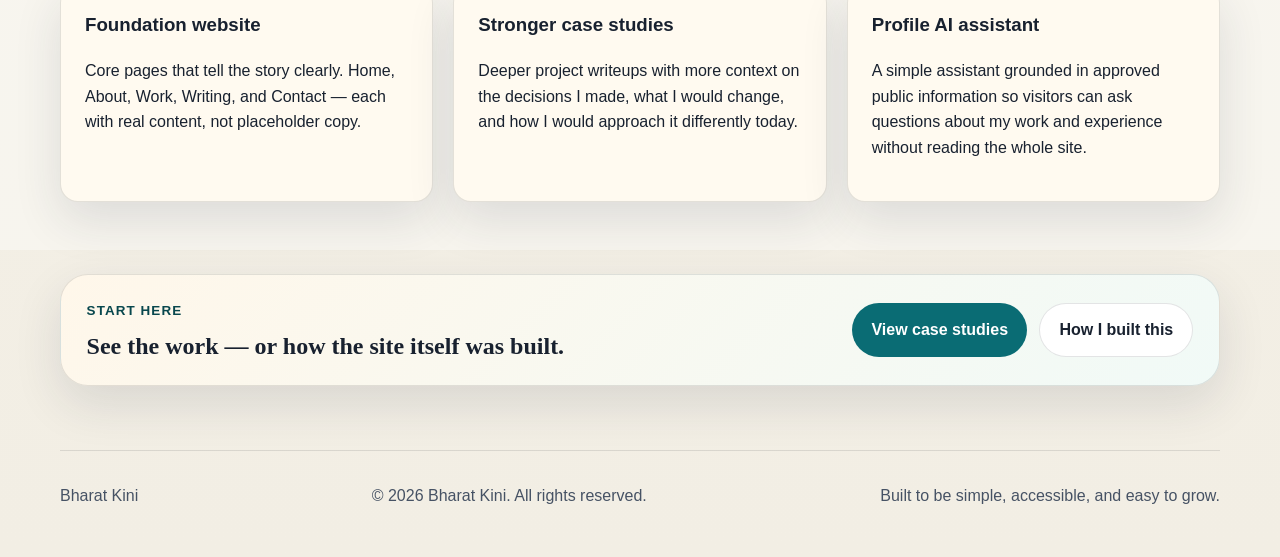
==== commit 398f1467: "Add exam prep page with 5-drill MCQ practice system New page: pages/exam-prep.html — timed MCQ drill" ====
--- a/index.html
+++ b/index.html
@@ -30,6 +30,7 @@
           <a href="pages/work.html">Work</a>
           <a href="pages/writing.html">Writing</a>
           <a href="pages/how-i-built-this.html">How I Built This</a>
+          <a href="pages/exam-prep.html">Exam Prep</a>
           <a href="pages/contact.html">Contact</a>
         </nav>
       </div>
--- a/assets/css/styles.css
+++ b/assets/css/styles.css
@@ -803,3 +803,744 @@
     grid-template-columns: repeat(2, minmax(0, 1fr));
   }
 }
+
+/* ── MCQ / Exam-prep page ───────────────────────────────────────────────── */
+
+/* Remove the global 14ch max-width that wraps page headings on other pages;
+   these headings are short enough to sit on one line at desktop widths. */
+.mcq-header h1,
+.mcq-selection .section-heading h2 {
+  max-width: none;
+}
+
+.mcq-header {
+  display: flex;
+  justify-content: space-between;
+  gap: 1rem;
+  align-items: center;
+}
+
+.mcq-timer {
+  min-width: 9rem;
+  padding: 1rem;
+  border: 1px solid var(--line);
+  border-radius: var(--radius-md);
+  background: var(--surface-dark);
+  color: #ffffff;
+  text-align: right;
+  box-shadow: var(--shadow);
+}
+
+.mcq-timer__label {
+  display: block;
+  color: rgba(255, 255, 255, 0.72);
+  font-size: 0.82rem;
+  text-transform: uppercase;
+  letter-spacing: 0.08em;
+}
+
+.mcq-timer strong {
+  display: block;
+  font-size: 2rem;
+  line-height: 1.1;
+}
+
+.mcq-option-grid {
+  display: grid;
+  grid-template-columns: repeat(2, minmax(0, 1fr));
+  gap: 1.25rem;
+}
+
+.mcq-option-card,
+.mcq-question-card,
+.mcq-results__summary {
+  border: 1px solid var(--line);
+  border-radius: var(--radius-md);
+  background: var(--surface);
+  box-shadow: var(--shadow);
+}
+
+.mcq-option-card {
+  display: flex;
+  flex-direction: column;
+  justify-content: space-between;
+  gap: 1.25rem;
+  padding: 1.5rem;
+}
+
+.mcq-option-card h3,
+.mcq-question-card h3,
+.mcq-results__summary h2 {
+  margin-top: 0;
+}
+
+.mcq-option-card dl {
+  display: grid;
+  grid-template-columns: repeat(2, minmax(0, 1fr));
+  gap: 0.75rem;
+  margin: 0;
+}
+
+.mcq-option-card dt {
+  color: var(--muted);
+  font-size: 0.84rem;
+}
+
+.mcq-option-card dd {
+  margin: 0;
+  font-size: 1.5rem;
+  font-weight: 700;
+}
+
+.mcq-panel,
+.mcq-results {
+  margin-top: 1.25rem;
+}
+
+.mcq-toolbar,
+.mcq-results__summary,
+.mcq-table-tools,
+.mcq-actions,
+.mcq-progress-row {
+  display: flex;
+  justify-content: space-between;
+  gap: 1rem;
+  align-items: center;
+}
+
+.mcq-question-card,
+.mcq-results__summary {
+  padding: 1.5rem;
+}
+
+.mcq-progress-row {
+  color: var(--muted);
+  font-weight: 700;
+  margin-bottom: 1rem;
+}
+
+.mcq-options {
+  display: grid;
+  gap: 0.75rem;
+  margin: 1.5rem 0;
+  padding: 0;
+  border: 0;
+}
+
+.mcq-option {
+  display: grid;
+  grid-template-columns: auto auto minmax(0, 1fr);
+  gap: 0.8rem;
+  align-items: start;
+  padding: 1rem;
+  border: 1px solid var(--line);
+  border-radius: var(--radius-sm);
+  background: rgba(255, 255, 255, 0.74);
+  cursor: pointer;
+}
+
+.mcq-option:has(input:checked) {
+  border-color: var(--accent);
+  background: var(--accent-soft);
+}
+
+.mcq-option__label {
+  display: inline-flex;
+  align-items: center;
+  justify-content: center;
+  width: 1.8rem;
+  height: 1.8rem;
+  border-radius: 999px;
+  background: var(--surface-dark);
+  color: #ffffff;
+  font-weight: 700;
+  line-height: 1;
+}
+
+.mcq-table-tools {
+  margin: 1.25rem 0 0.75rem;
+}
+
+.search-field {
+  display: grid;
+  gap: 0.35rem;
+  min-width: min(26rem, 100%);
+  color: var(--muted);
+  font-weight: 700;
+}
+
+.search-field input,
+.column-filter-row input {
+  width: 100%;
+  min-height: 2.4rem;
+  border: 1px solid var(--line);
+  border-radius: 0.65rem;
+  padding: 0.55rem 0.75rem;
+  font: inherit;
+  color: var(--text);
+  background: #ffffff;
+}
+
+.mcq-table-wrap {
+  overflow-x: auto;
+  border: 1px solid var(--line);
+  border-radius: var(--radius-md);
+  background: rgba(255, 255, 255, 0.82);
+  box-shadow: var(--shadow);
+}
+
+.mcq-report-table {
+  width: 100%;
+  min-width: 1320px;
+  border-collapse: collapse;
+}
+
+.mcq-report-table th,
+.mcq-report-table td {
+  padding: 0.85rem;
+  border-bottom: 1px solid var(--line);
+  text-align: left;
+  vertical-align: top;
+}
+
+.mcq-report-table th[data-sort] {
+  cursor: pointer;
+  background: var(--surface-strong);
+}
+
+.mcq-report-table th[data-sort]::after {
+  content: " ↕";
+  color: var(--muted);
+  font-size: 0.78rem;
+  font-weight: 400;
+}
+
+.mcq-report-table tbody tr.is-right {
+  background: rgba(221, 243, 239, 0.62);
+}
+
+.mcq-report-table tbody tr.is-wrong {
+  background: rgba(255, 232, 224, 0.8);
+}
+
+.mcq-report-table tbody tr.is-unanswered {
+  background: rgba(255, 247, 234, 0.82);
+}
+
+.mcq-result-pill {
+  display: inline-flex;
+  min-width: 5.5rem;
+  justify-content: center;
+  padding: 0.22rem 0.55rem;
+  border-radius: 999px;
+  font-weight: 800;
+}
+
+.mcq-result-pill.is-right {
+  background: var(--accent-soft);
+  color: var(--accent-strong);
+}
+
+.mcq-result-pill.is-wrong {
+  background: #f7c9bc;
+  color: #7a2516;
+}
+
+.mcq-result-pill.is-unanswered {
+  background: #fff1d8;
+  color: #71420c;
+}
+
+.mcq-resume {
+  display: flex;
+  justify-content: space-between;
+  gap: 1rem;
+  align-items: center;
+  margin-bottom: 1.25rem;
+  padding: 1.25rem;
+  border: 1px solid var(--line);
+  border-radius: var(--radius-md);
+  background: var(--surface-strong);
+  box-shadow: var(--shadow);
+}
+
+.mcq-resume[hidden] {
+  display: none;
+}
+
+.mcq-resume h2,
+.mcq-resume p {
+  margin-top: 0;
+}
+
+.mcq-resume__actions {
+  display: flex;
+  gap: 0.75rem;
+  flex-wrap: wrap;
+}
+
+.mcq-question-nav {
+  display: grid;
+  grid-template-columns: repeat(auto-fit, minmax(2.55rem, 1fr));
+  gap: 0.45rem;
+  margin: 1rem 0;
+}
+
+.mcq-question-jump {
+  appearance: none;
+  min-height: 2.45rem;
+  border: 1px solid var(--line);
+  border-radius: 0.65rem;
+  background: rgba(255, 255, 255, 0.82);
+  color: var(--text);
+  font: inherit;
+  font-weight: 700;
+  cursor: pointer;
+}
+
+.mcq-question-jump.is-current {
+  outline: 3px solid var(--focus);
+  outline-offset: 1px;
+}
+
+.mcq-question-jump.is-answered {
+  border-color: var(--accent);
+  background: var(--accent-soft);
+}
+
+.mcq-question-jump.is-flagged {
+  border-color: var(--warm);
+  background: #fff1d8;
+}
+
+.mcq-question-jump.is-answered.is-flagged {
+  background: linear-gradient(135deg, var(--accent-soft) 0 50%, #fff1d8 50% 100%);
+}
+
+#mark-review[aria-pressed="true"] {
+  border-color: var(--warm);
+  background: #fff1d8;
+}
+
+.mcq-below-card-controls {
+  display: grid;
+  gap: 1rem;
+  margin-top: 1rem;
+}
+
+.mcq-finish-button {
+  justify-self: end;
+  border-color: var(--accent-strong);
+  color: var(--accent-strong);
+}
+
+.mcq-actions .button {
+  min-height: 3.35rem;
+  min-width: 10rem;
+  border: 2px solid transparent;
+  box-shadow: 0 10px 24px rgba(24, 33, 47, 0.12);
+}
+
+.mcq-actions .button--secondary {
+  border-color: rgba(24, 33, 47, 0.24);
+  background: #ffffff;
+}
+
+.mcq-actions #mark-review {
+  border-color: var(--warm);
+  color: #6f390c;
+}
+
+.mcq-actions #next-question {
+  background: var(--accent-strong);
+}
+
+.mcq-actions .button:disabled {
+  cursor: not-allowed;
+  opacity: 0.55;
+  box-shadow: none;
+}
+
+@media (max-width: 900px) {
+  .mcq-header,
+  .mcq-option-grid,
+  .mcq-toolbar,
+  .mcq-results__summary,
+  .mcq-table-tools,
+  .mcq-actions,
+  .mcq-progress-row {
+    grid-template-columns: 1fr;
+    flex-direction: column;
+    align-items: stretch;
+  }
+
+  .mcq-timer {
+    width: 100%;
+    text-align: left;
+  }
+
+  .mcq-resume,
+  .mcq-resume__actions {
+    flex-direction: column;
+    align-items: stretch;
+  }
+}
+
+/* ── Drill selection table ─────────────────────────────────────────────── */
+
+.mcq-drill-table-wrap {
+  overflow-x: auto;
+  margin-top: 1.25rem;
+  border: 1px solid var(--line);
+  border-radius: var(--radius-md);
+  background: rgba(255, 255, 255, 0.82);
+  box-shadow: var(--shadow);
+}
+
+.mcq-drill-table {
+  width: 100%;
+  border-collapse: collapse;
+  font-size: 0.95rem;
+}
+
+.mcq-drill-table thead th {
+  text-align: left;
+  padding: 0.85rem 0.9rem;
+  background: var(--surface-strong);
+  color: var(--muted);
+  font-size: 0.78rem;
+  text-transform: uppercase;
+  letter-spacing: 0.06em;
+  border-bottom: 1px solid var(--line);
+  white-space: nowrap;
+}
+
+.mcq-drill-table tbody td {
+  padding: 0.95rem 0.9rem;
+  border-bottom: 1px solid var(--line);
+  vertical-align: middle;
+}
+
+.mcq-drill-table tbody tr:last-child td {
+  border-bottom: 0;
+}
+
+.mcq-drill-table tbody tr.is-baseline {
+  background: rgba(221, 243, 239, 0.45);
+}
+
+.mcq-drill-table tbody tr.is-in-progress {
+  border-left: 3px solid var(--warm);
+  background: rgba(255, 241, 216, 0.55);
+}
+
+.mcq-drill-number {
+  display: inline-flex;
+  align-items: center;
+  justify-content: center;
+  width: 1.8rem;
+  height: 1.8rem;
+  border-radius: 999px;
+  background: var(--surface-dark);
+  color: #ffffff;
+  font-weight: 700;
+  line-height: 1;
+}
+
+.mcq-drill-source {
+  display: block;
+  color: var(--muted);
+  font-size: 0.78rem;
+  margin-top: 0.18rem;
+}
+
+.mcq-drill-description {
+  display: block;
+  color: var(--text);
+  font-size: 0.86rem;
+  margin-top: 0.25rem;
+  max-width: 32rem;
+}
+
+.mcq-baseline-badge {
+  display: inline-block;
+  margin-left: 0.4rem;
+  padding: 0.08rem 0.5rem;
+  border-radius: 999px;
+  background: var(--accent-soft);
+  color: var(--accent-strong);
+  font-size: 0.7rem;
+  font-weight: 700;
+  letter-spacing: 0.05em;
+  text-transform: uppercase;
+  vertical-align: middle;
+}
+
+.mcq-difficulty-stars {
+  display: block;
+  color: #b9762a;
+  font-size: 1.05rem;
+  letter-spacing: 0.05em;
+  line-height: 1;
+}
+
+.mcq-difficulty-label {
+  display: block;
+  color: var(--muted);
+  font-size: 0.78rem;
+  margin-top: 0.2rem;
+}
+
+.mcq-completion strong {
+  font-variant-numeric: tabular-nums;
+  font-size: 1rem;
+}
+
+.mcq-empty {
+  color: var(--muted);
+}
+
+.mcq-resume-tag {
+  display: inline-block;
+  padding: 0.18rem 0.55rem;
+  border-radius: 999px;
+  background: #fff1d8;
+  color: #6f390c;
+  font-weight: 700;
+  font-size: 0.82rem;
+}
+
+.mcq-action-button {
+  min-width: 6.5rem;
+}
+
+.mcq-table-footnote {
+  margin-top: 0.6rem;
+  font-size: 0.85rem;
+  color: var(--muted);
+  text-align: right;
+}
+
+.link-button {
+  appearance: none;
+  border: 0;
+  background: none;
+  padding: 0;
+  margin: 0;
+  font: inherit;
+  color: var(--accent-strong);
+  text-decoration: underline;
+  cursor: pointer;
+}
+
+.link-button:hover,
+.link-button:focus-visible {
+  color: var(--text);
+}
+
+@media (max-width: 760px) {
+  .mcq-drill-table-wrap { overflow-x: visible; background: transparent; box-shadow: none; border: 0; }
+  .mcq-drill-table { font-size: 0.95rem; }
+  .mcq-drill-table thead { display: none; }
+  .mcq-drill-table tbody tr {
+    display: block;
+    margin-bottom: 0.85rem;
+    padding: 0.85rem 1rem;
+    border: 1px solid var(--line);
+    border-radius: var(--radius-md);
+    background: var(--surface);
+    box-shadow: var(--shadow);
+  }
+  .mcq-drill-table tbody tr.is-in-progress {
+    border-left: 3px solid var(--warm);
+  }
+  .mcq-drill-table tbody td {
+    display: flex;
+    justify-content: space-between;
+    gap: 1rem;
+    padding: 0.45rem 0;
+    border-bottom: 0;
+    text-align: right;
+  }
+  .mcq-drill-table tbody td::before {
+    content: attr(data-label);
+    color: var(--muted);
+    font-size: 0.75rem;
+    text-transform: uppercase;
+    letter-spacing: 0.05em;
+    text-align: left;
+    flex-shrink: 0;
+  }
+  .mcq-drill-table tbody td[data-label="Drill"] {
+    display: block;
+    text-align: left;
+  }
+  .mcq-drill-table tbody td[data-label="Drill"]::before {
+    display: block;
+    margin-bottom: 0.3rem;
+  }
+  .mcq-drill-description {
+    max-width: none;
+  }
+  .mcq-drill-table tbody td[data-label="Action"] .mcq-action-button {
+    width: 100%;
+  }
+}
+
+/* ── Disclaimer modal ──────────────────────────────────────── */
+
+.mcq-disclaimer-modal {
+  position: fixed;
+  inset: 0;
+  z-index: 900;
+  background: rgba(0, 0, 0, 0.65);
+  display: flex;
+  align-items: center;
+  justify-content: center;
+  padding: 1rem;
+}
+
+.mcq-disclaimer-modal[hidden] {
+  display: none;
+}
+
+.mcq-disclaimer-modal__inner {
+  background: #fff;
+  border-radius: var(--radius-md);
+  max-width: 640px;
+  width: 100%;
+  max-height: 88vh;
+  display: flex;
+  flex-direction: column;
+  box-shadow: 0 12px 40px rgba(0, 0, 0, 0.35);
+  overflow: hidden;
+}
+
+.mcq-disclaimer-modal__inner h2 {
+  padding: 1.25rem 1.5rem 1rem;
+  margin: 0;
+  font-size: 1.2rem;
+  border-bottom: 1px solid var(--line);
+  flex-shrink: 0;
+}
+
+.mcq-disclaimer-modal__body {
+  padding: 1rem 1.5rem 1.25rem;
+  overflow-y: auto;
+  flex: 1;
+  font-size: 0.875rem;
+  line-height: 1.7;
+  color: var(--text);
+}
+
+.mcq-disclaimer-modal__body p {
+  margin: 0;
+}
+
+.mcq-disclaimer-modal__body p + p,
+.mcq-disclaimer-modal__body p + ul {
+  margin-top: 0.75rem;
+}
+
+.mcq-disclaimer-modal__body ul {
+  padding-left: 1.25rem;
+  margin: 0;
+}
+
+.mcq-disclaimer-modal__body li + li {
+  margin-top: 0.5rem;
+}
+
+.mcq-disclaimer-modal__check {
+  display: flex;
+  align-items: flex-start;
+  gap: 0.625rem;
+  padding: 0.875rem 1.5rem;
+  font-size: 0.875rem;
+  cursor: pointer;
+  border-top: 1px solid var(--line);
+  background: var(--bg);
+  flex-shrink: 0;
+}
+
+.mcq-disclaimer-modal__check input[type="checkbox"] {
+  margin-top: 0.175em;
+  flex-shrink: 0;
+  accent-color: var(--accent);
+  width: 1rem;
+  height: 1rem;
+}
+
+.mcq-disclaimer-modal__actions {
+  display: flex;
+  gap: 0.75rem;
+  justify-content: flex-end;
+  padding: 0.75rem 1.5rem 1.25rem;
+  border-top: 1px solid var(--line);
+  flex-shrink: 0;
+}
+
+.mcq-disclaimer-modal__actions .button:disabled {
+  opacity: 0.35;
+  cursor: not-allowed;
+  pointer-events: none;
+}
+
+/* ── Disclaimer rotating banner ────────────────────────────── */
+
+.mcq-disclaimer-banner {
+  background: #fef3c7;
+  border-bottom: 2px solid #f59e0b;
+  padding: 0.6rem 1.5rem;
+  text-align: center;
+  color: #78350f;
+  transition: padding 0.3s ease;
+}
+
+.mcq-disclaimer-banner[hidden] {
+  display: none;
+}
+
+.mcq-disclaimer-banner:hover {
+  padding: 1.1rem 1.5rem;
+}
+
+.mcq-disclaimer-banner__text {
+  margin: 0;
+  font-size: 0.8rem;
+  line-height: 1.5;
+  opacity: 1;
+  transition: opacity 0.2s ease;
+}
+
+.mcq-disclaimer-banner__text.is-fading {
+  opacity: 0;
+}
+
+/* On hover, fade out the rotating snippet */
+.mcq-disclaimer-banner:hover .mcq-disclaimer-banner__text {
+  opacity: 0;
+  pointer-events: none;
+}
+
+/* Full disclaimer — hidden by default, expands on hover */
+.mcq-disclaimer-banner__full {
+  max-height: 0;
+  overflow: hidden;
+  opacity: 0;
+  font-size: 0.8rem;
+  line-height: 1.65;
+  text-align: left;
+  max-width: 820px;
+  margin: 0 auto;
+  transition: max-height 0.35s ease, opacity 0.25s ease 0.1s;
+}
+
+.mcq-disclaimer-banner:hover .mcq-disclaimer-banner__full {
+  max-height: 600px;
+  opacity: 1;
+}
+
+.mcq-disclaimer-banner__full p + p {
+  margin-top: 0.55rem;
+}
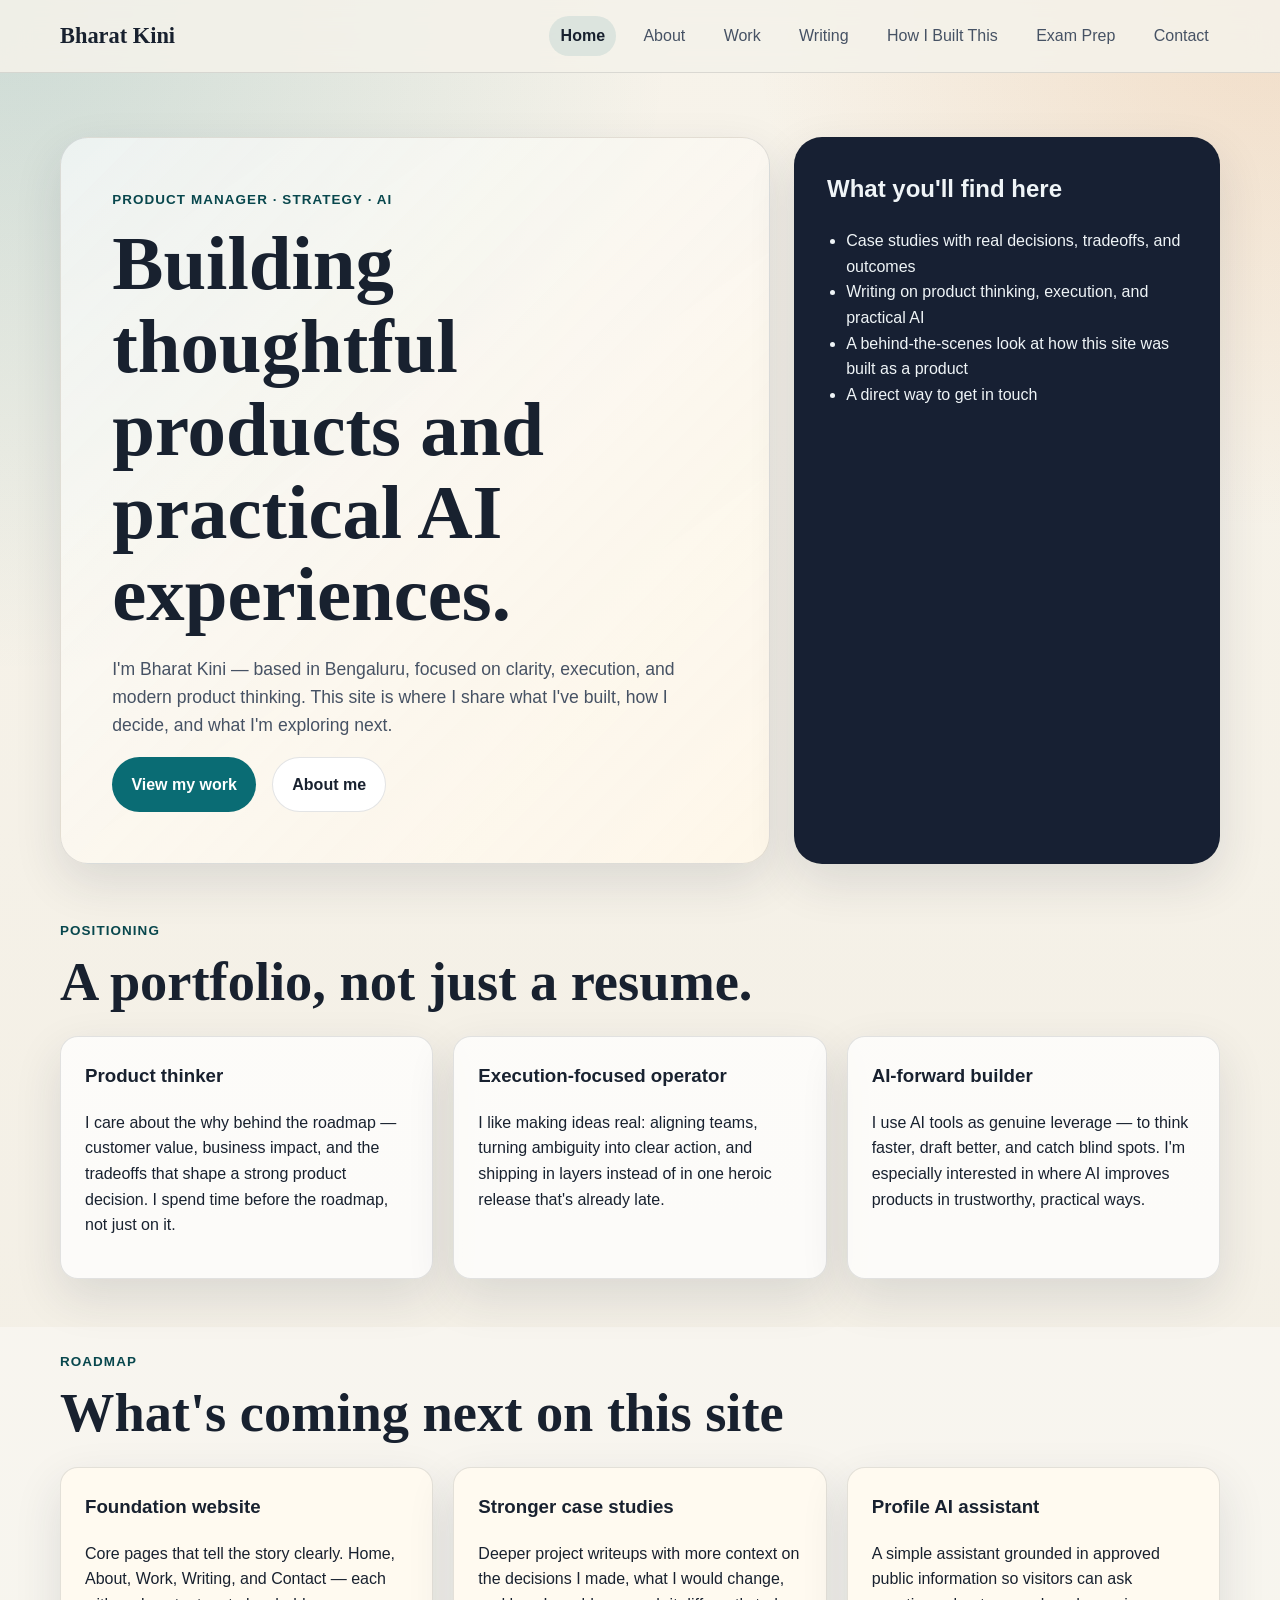
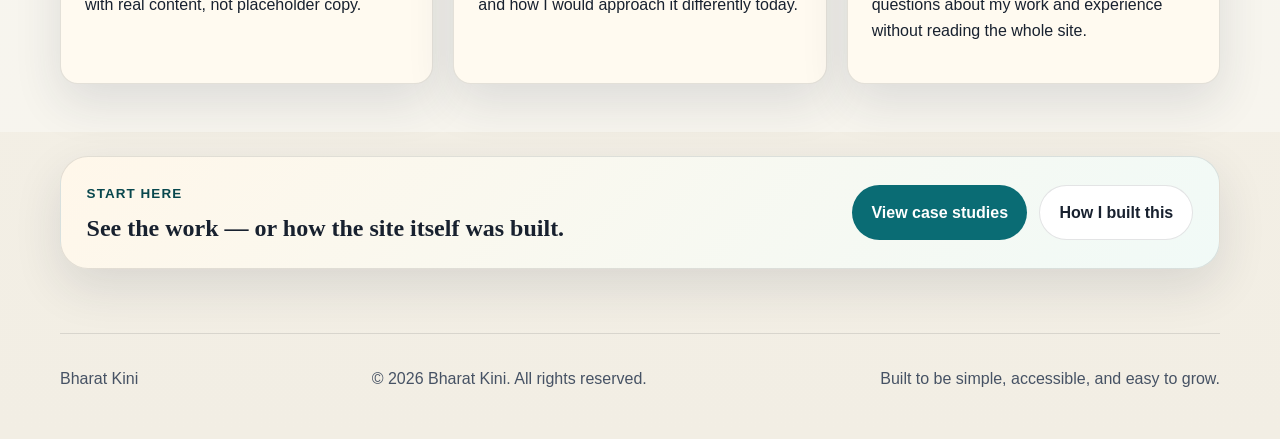
==== commit b7724b54: "Site audit fixes: CSP, focus trap, favicon, SEO, dead links, CSS cleanup - Add strict Content-Securi" ====
--- a/index.html
+++ b/index.html
@@ -6,6 +6,26 @@
     <title>Bharat Kini | Product Manager</title>
     <meta
       name="description"
+      content="Bharat Kini is a product manager based in Bengaluru — focused on clarity, execution, and practical AI. This site is where I share what I've built and how I think."
+    />
+    <meta
+      http-equiv="Content-Security-Policy"
+      content="default-src 'self'; script-src 'self'; style-src 'self'; img-src 'self' data:; object-src 'none'; base-uri 'self'; form-action 'none'"
+    />
+    <link rel="canonical" href="https://bharatkini.com/" />
+    <link rel="icon" href="assets/favicon.svg" type="image/svg+xml" />
+    <meta property="og:type" content="website" />
+    <meta property="og:site_name" content="Bharat Kini" />
+    <meta property="og:title" content="Bharat Kini | Product Manager" />
+    <meta
+      property="og:description"
+      content="Bharat Kini is a product manager based in Bengaluru — focused on clarity, execution, and practical AI. This site is where I share what I've built and how I think."
+    />
+    <meta property="og:url" content="https://bharatkini.com/" />
+    <meta name="twitter:card" content="summary" />
+    <meta name="twitter:title" content="Bharat Kini | Product Manager" />
+    <meta
+      name="twitter:description"
       content="Bharat Kini is a product manager based in Bengaluru — focused on clarity, execution, and practical AI. This site is where I share what I've built and how I think."
     />
     <link rel="stylesheet" href="assets/css/styles.css" />
@@ -138,7 +158,7 @@
             <p class="eyebrow">Start here</p>
             <h2>See the work — or how the site itself was built.</h2>
           </div>
-          <div style="display: flex; gap: 0.75rem; flex-wrap: wrap;">
+          <div class="cta-actions">
             <a class="button button--primary" href="pages/work.html">View case studies</a>
             <a class="button button--secondary" href="pages/how-i-built-this.html">How I built this</a>
           </div>
--- a/assets/css/styles.css
+++ b/assets/css/styles.css
@@ -98,6 +98,13 @@
   min-height: 4.5rem;
 }
 
+.site-header__right {
+  display: flex;
+  align-items: center;
+  gap: 1rem;
+  flex-shrink: 0;
+}
+
 .wordmark {
   font-family: var(--font-heading);
   font-size: 1.4rem;
@@ -175,6 +182,9 @@
 .page-intro {
   font-size: 1.1rem;
   color: var(--muted);
+}
+
+.hero__lede {
   max-width: 44rem;
 }
 
@@ -258,7 +268,6 @@
 .section-heading h2,
 .page-header h1 {
   font-size: clamp(2rem, 4.5vw, 3.4rem);
-  max-width: 14ch;
 }
 
 .card-grid {
@@ -303,7 +312,7 @@
   border: 1px solid var(--line);
   background: rgba(255, 255, 255, 0.92);
   color: var(--text);
-  border-radius: 0.6rem;
+  border-radius: 999px;
   min-height: 1.9rem;
   padding: 0.18rem 0.62rem;
   font: inherit;
@@ -435,48 +444,6 @@
   }
 }
 
-@media (max-width: 900px) {
-  .hero__grid,
-  .card-grid,
-  .content-grid,
-  .timeline {
-    grid-template-columns: 1fr;
-  }
-
-  .nav-toggle {
-    display: inline-flex;
-  }
-
-  .site-nav {
-    position: absolute;
-    top: 100%;
-    right: 1rem;
-    left: 1rem;
-    display: none;
-    flex-direction: column;
-    align-items: stretch;
-    padding: 0.75rem;
-    background: rgba(255, 255, 255, 0.98);
-    border: 1px solid var(--line);
-    border-radius: var(--radius-md);
-    box-shadow: var(--shadow);
-  }
-
-  .site-nav.is-open {
-    display: flex;
-  }
-
-  .site-nav a {
-    padding: 0.8rem 1rem;
-  }
-
-  .site-footer__inner,
-  .cta {
-    flex-direction: column;
-    align-items: flex-start;
-  }
-}
-
 @media (prefers-reduced-motion: reduce) {
   html {
     scroll-behavior: auto;
@@ -623,7 +590,7 @@
 
 .cs-body {
   display: grid;
-  grid-template-columns: repeat(auto-fit, minmax(200px, 1fr));
+  grid-template-columns: repeat(4, minmax(0, 1fr));
   gap: 1rem;
   margin-bottom: 1.5rem;
 }
@@ -802,47 +769,60 @@
   .expertise-grid {
     grid-template-columns: repeat(2, minmax(0, 1fr));
   }
+
+  .cs-body {
+    grid-template-columns: repeat(2, minmax(0, 1fr));
+  }
+}
+
+@media (max-width: 520px) {
+  .cs-body {
+    grid-template-columns: 1fr;
+  }
 }
 
 /* ── MCQ / Exam-prep page ───────────────────────────────────────────────── */
 
-/* Remove the global 14ch max-width that wraps page headings on other pages;
-   these headings are short enough to sit on one line at desktop widths. */
-.mcq-header h1,
-.mcq-selection .section-heading h2 {
-  max-width: none;
-}
-
-.mcq-header {
-  display: flex;
-  justify-content: space-between;
-  gap: 1rem;
-  align-items: center;
-}
-
-.mcq-timer {
-  min-width: 9rem;
-  padding: 1rem;
-  border: 1px solid var(--line);
-  border-radius: var(--radius-md);
+
+.mcq-header[hidden] {
+  display: none;
+}
+
+/* Timer pill displayed inside the sticky site-header during an active drill */
+.mcq-header-timer[hidden] {
+  display: none;
+}
+
+.mcq-header-timer {
+  /* Pill sits as the middle flex child; space-between centres it in the gap
+     between the wordmark and the nav group */
+  display: flex;
+  flex-direction: column;
+  align-items: center;
+  gap: 0.05rem;
   background: var(--surface-dark);
   color: #ffffff;
-  text-align: right;
+  padding: 0.35rem 1.1rem 0.4rem;
+  border-radius: 999px;
+  white-space: nowrap;
   box-shadow: var(--shadow);
+  flex-shrink: 0;
 }
 
 .mcq-timer__label {
-  display: block;
-  color: rgba(255, 255, 255, 0.72);
-  font-size: 0.82rem;
+  color: rgba(255, 255, 255, 0.65);
+  font-size: 0.6rem;
   text-transform: uppercase;
-  letter-spacing: 0.08em;
-}
-
-.mcq-timer strong {
-  display: block;
-  font-size: 2rem;
+  letter-spacing: 0.12em;
+  line-height: 1;
+}
+
+.mcq-header-timer strong {
+  font-family: ui-monospace, "SF Mono", "Cascadia Mono", Menlo, monospace;
+  font-size: 1.1rem;
+  font-weight: 700;
   line-height: 1.1;
+  letter-spacing: 0.04em;
 }
 
 .mcq-option-grid {
@@ -1155,14 +1135,82 @@
   background: var(--accent-strong);
 }
 
-.mcq-actions .button:disabled {
+.mcq-actions .button:disabled,
+.mcq-action-buttons .button:disabled {
   cursor: not-allowed;
   opacity: 0.55;
   box-shadow: none;
+  pointer-events: none;
+}
+
+.mcq-action-buttons {
+  display: flex;
+  flex-direction: column;
+  gap: 0.5rem;
+  align-items: center;
+}
+
+.mcq-action-buttons .mcq-action-button,
+.mcq-action-buttons .mcq-tooltip-wrap {
+  min-width: 8.75rem;
+  width: 100%;
+}
+
+.mcq-action-buttons .mcq-tooltip-wrap .mcq-action-button {
+  width: 100%;
+}
+
+/* Tooltip wrapper for the disabled Download report button.
+   Since pointer-events:none on the button passes hover to this span,
+   the ::after tooltip fires correctly even over a disabled element.
+   Tooltip is right-anchored so it never overflows the table's right edge. */
+.mcq-tooltip-wrap {
+  position: relative;
+  display: block;
+}
+
+@keyframes mcq-tooltip-in {
+  from { opacity: 0; transform: translateY(4px); }
+  to   { opacity: 1; transform: translateY(0); }
+}
+
+.mcq-tooltip-wrap[data-tooltip]:hover::after {
+  content: attr(data-tooltip);
+  position: absolute;
+  bottom: calc(100% + 10px);
+  right: 0;
+  background: rgba(16, 16, 20, 0.93);
+  backdrop-filter: blur(10px);
+  -webkit-backdrop-filter: blur(10px);
+  color: #f0f0f2;
+  font-size: 0.725rem;
+  font-weight: 500;
+  line-height: 1.45;
+  letter-spacing: 0.018em;
+  padding: 0.5rem 0.8rem;
+  border-radius: 8px;
+  white-space: nowrap;
+  pointer-events: none;
+  z-index: 30;
+  box-shadow:
+    0 8px 24px rgba(0, 0, 0, 0.3),
+    0 0 0 1px rgba(255, 255, 255, 0.1);
+  animation: mcq-tooltip-in 0.15s ease forwards;
+}
+
+/* Caret — pinned to the right side matching the right-anchored tooltip */
+.mcq-tooltip-wrap[data-tooltip]:hover::before {
+  content: "";
+  position: absolute;
+  bottom: calc(100% + 4px);
+  right: 18px;
+  border: 6px solid transparent;
+  border-top-color: rgba(16, 16, 20, 0.93);
+  pointer-events: none;
+  z-index: 30;
 }
 
 @media (max-width: 900px) {
-  .mcq-header,
   .mcq-option-grid,
   .mcq-toolbar,
   .mcq-results__summary,
@@ -1174,9 +1222,12 @@
     align-items: stretch;
   }
 
-  .mcq-timer {
-    width: 100%;
-    text-align: left;
+  .mcq-header-timer .mcq-timer__label {
+    display: none;
+  }
+
+  .mcq-header-timer strong {
+    font-size: 0.95rem;
   }
 
   .mcq-resume,
@@ -1204,7 +1255,7 @@
 }
 
 .mcq-drill-table thead th {
-  text-align: left;
+  text-align: center;
   padding: 0.85rem 0.9rem;
   background: var(--surface-strong);
   color: var(--muted);
@@ -1221,13 +1272,26 @@
   vertical-align: middle;
 }
 
+.mcq-drill-table tbody td:first-child {
+  text-align: center;
+}
+
+.mcq-drill-table tbody td[data-label="Difficulty"],
+.mcq-drill-table tbody td[data-label="Use it for"],
+.mcq-drill-table tbody td[data-label="Questions"],
+.mcq-drill-table tbody td[data-label="Time limit"],
+.mcq-drill-table tbody td[data-label="Last completion"] {
+  text-align: center;
+}
+
+.mcq-drill-table tbody td:last-child {
+  text-align: center;
+}
+
 .mcq-drill-table tbody tr:last-child td {
   border-bottom: 0;
 }
 
-.mcq-drill-table tbody tr.is-baseline {
-  background: rgba(221, 243, 239, 0.45);
-}
 
 .mcq-drill-table tbody tr.is-in-progress {
   border-left: 3px solid var(--warm);
@@ -1262,19 +1326,6 @@
   max-width: 32rem;
 }
 
-.mcq-baseline-badge {
-  display: inline-block;
-  margin-left: 0.4rem;
-  padding: 0.08rem 0.5rem;
-  border-radius: 999px;
-  background: var(--accent-soft);
-  color: var(--accent-strong);
-  font-size: 0.7rem;
-  font-weight: 700;
-  letter-spacing: 0.05em;
-  text-transform: uppercase;
-  vertical-align: middle;
-}
 
 .mcq-difficulty-stars {
   display: block;
@@ -1291,9 +1342,26 @@
   margin-top: 0.2rem;
 }
 
+.mcq-completion {
+  display: flex;
+  flex-direction: column;
+  align-items: center;
+  gap: 0.1rem;
+}
+
 .mcq-completion strong {
   font-variant-numeric: tabular-nums;
   font-size: 1rem;
+}
+
+.mcq-completion-score {
+  font-size: 0.8rem;
+  color: var(--text);
+}
+
+.mcq-completion-attempted {
+  font-size: 0.72rem;
+  color: var(--muted);
 }
 
 .mcq-empty {
@@ -1382,7 +1450,10 @@
   .mcq-drill-description {
     max-width: none;
   }
-  .mcq-drill-table tbody td[data-label="Action"] .mcq-action-button {
+  .mcq-drill-table tbody td[data-label="Actions"] .mcq-action-buttons {
+    width: 100%;
+  }
+  .mcq-drill-table tbody td[data-label="Actions"] .mcq-action-button {
     width: 100%;
   }
 }
@@ -1544,3 +1615,23 @@
 .mcq-disclaimer-banner__full p + p {
   margin-top: 0.55rem;
 }
+
+/* Utility classes — replace inline style attributes so a strict
+   Content-Security-Policy (style-src 'self', no 'unsafe-inline') applies. */
+.cta-actions {
+  display: flex;
+  gap: 0.75rem;
+  flex-wrap: wrap;
+}
+
+.section--flush-top {
+  padding-top: 0;
+}
+
+.col-span-full {
+  grid-column: 1 / -1;
+}
+
+.mt-1 {
+  margin-top: 1rem;
+}
